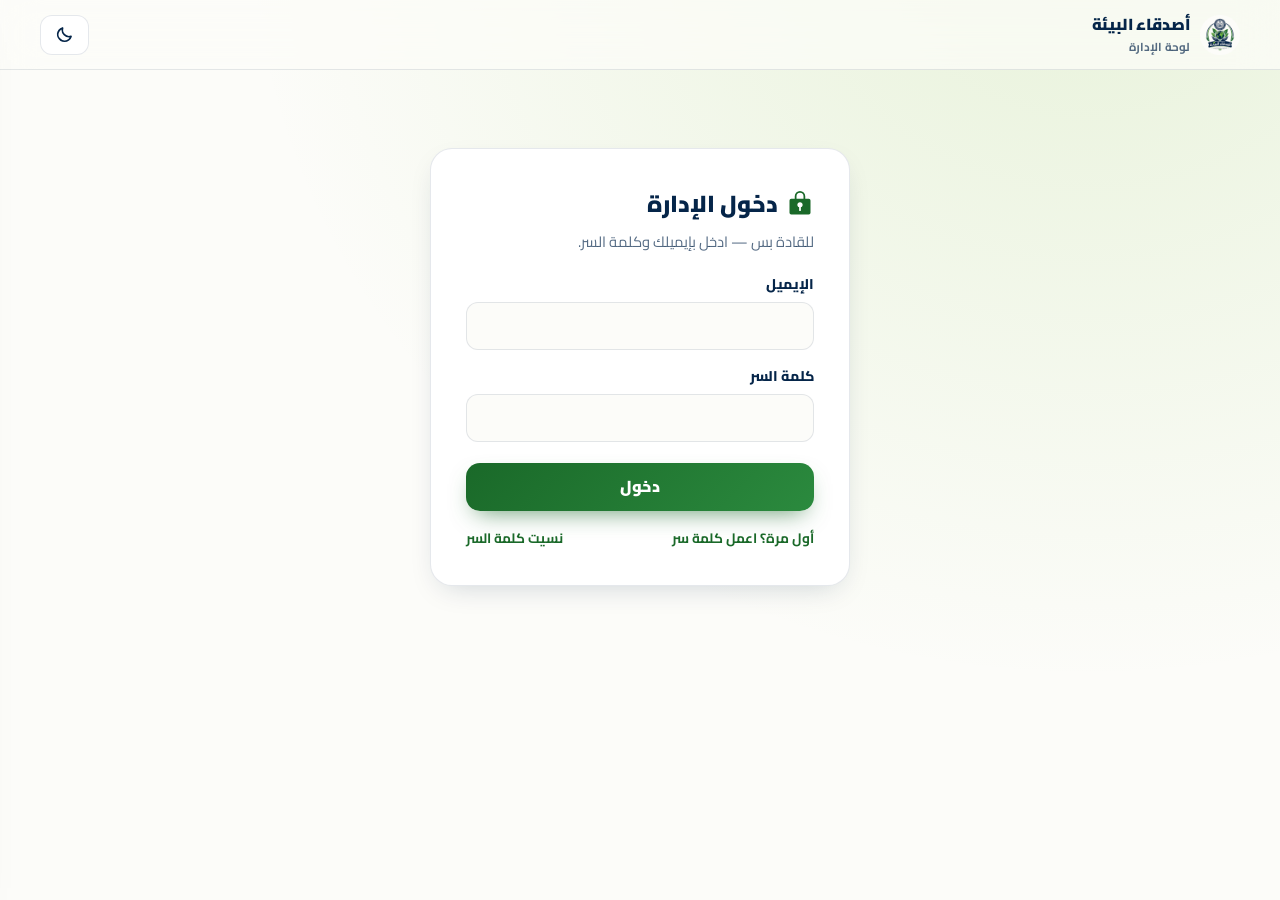
==== admin.html @ 4edfcf39 "Admin dashboard, national ID wording, event hours/beneficiaries - admin.html: Supabase Auth login, a" ====
<!DOCTYPE html>
<html lang="ar" dir="rtl">
<head>
<meta charset="UTF-8" />
<meta name="viewport" content="width=device-width, initial-scale=1.0" />
<title>لوحة الإدارة — أصدقاء البيئة</title>
<meta name="robots" content="noindex, nofollow" />
<meta name="theme-color" content="#052549" />
<script>
  (function(){ try{ var th = localStorage.getItem('ef-theme') || (matchMedia('(prefers-color-scheme: dark)').matches ? 'dark' : 'light'); document.documentElement.setAttribute('data-theme', th); document.documentElement.setAttribute('data-lang', 'ar'); }catch(e){} })();
</script>
<link rel="preconnect" href="https://fonts.googleapis.com">
<link rel="preconnect" href="https://fonts.gstatic.com" crossorigin>
<link href="https://fonts.googleapis.com/css2?family=Cairo:wght@400;600;700;800;900&family=Inter:wght@400;600;700;800&display=swap" rel="stylesheet">
<link rel="stylesheet" href="styles.css" />
<link rel="icon" type="image/png" sizes="32x32" href="assets/icons/favicon-32.png" />
<style>
  body{min-height:100vh;background:radial-gradient(ellipse at 85% -10%,rgba(137,197,74,.18),transparent 55%),var(--bg);font-family:var(--font-ar)}
  .top{position:sticky;top:0;z-index:40;display:flex;align-items:center;gap:.8rem;padding:.7rem clamp(1rem,4vw,2.5rem);background:var(--glass);backdrop-filter:blur(18px);border-bottom:1px solid var(--border)}
  .top .brand{display:flex;align-items:center;gap:.6rem;font-weight:900;margin-inline-end:auto}
  .top .brand img{width:40px;height:40px;border-radius:50%;background:var(--ivory);padding:3px}
  .top .brand small{display:block;font-size:.72rem;color:var(--muted);font-weight:700}
  .ib{display:inline-flex;align-items:center;justify-content:center;gap:.4rem;height:40px;padding:0 .9rem;border-radius:12px;border:1px solid var(--border);background:var(--surface);color:var(--text);font:inherit;font-weight:800;font-size:.86rem;cursor:pointer;transition:all .2s var(--ease)}
  .ib:hover{border-color:var(--accent);color:var(--accent)}
  .ib svg{width:18px;height:18px}
  .wrap{max-width:1180px;margin:0 auto;padding:1.5rem clamp(1rem,4vw,2.5rem) 4rem}
  [hidden]{display:none!important}
  .view{display:none}.view.on{display:block;animation:up .4s var(--ease)}
  @keyframes up{from{opacity:0;transform:translateY(10px)}}
  /* login */
  .card{background:var(--surface);border:1px solid var(--border);border-radius:22px;box-shadow:var(--shadow);padding:clamp(1.3rem,4vw,2.2rem)}
  .login{max-width:420px;margin:6vh auto 0}
  .login h1{font-size:1.45rem;font-weight:900;display:flex;gap:.5rem;align-items:center}
  .login h1 svg{width:28px;height:28px;color:var(--accent)}
  .login p.sub{color:var(--muted);margin:.3rem 0 1.2rem;font-size:.92rem}
  label.l{display:block;font-weight:800;font-size:.88rem;margin:.9rem 0 .35rem}
  input.in,select.in,textarea.in{width:100%;height:48px;padding:0 .9rem;border-radius:12px;border:1.5px solid var(--border);background:var(--bg);color:var(--text);font:inherit;font-size:.95rem;outline:none;transition:border-color .2s}
  textarea.in{height:auto;min-height:84px;padding:.7rem .9rem;resize:vertical}
  .in:focus{border-color:var(--accent)}
  .btn{display:inline-flex;align-items:center;justify-content:center;gap:.5rem;height:48px;padding:0 1.3rem;border:0;border-radius:14px;font:inherit;font-weight:900;cursor:pointer;background:linear-gradient(135deg,var(--emerald),#2b8a3e);color:#fff;box-shadow:0 10px 24px -10px rgba(26,105,41,.7);transition:transform .2s var(--ease)}
  .btn:hover{transform:translateY(-2px)}.btn:disabled{opacity:.6;cursor:wait;transform:none}
  .btn.full{width:100%;margin-top:1.3rem}
  .btn svg{width:18px;height:18px}
  .links{display:flex;justify-content:space-between;gap:1rem;margin-top:1rem;font-size:.85rem;font-weight:700}
  .links button{background:none;border:0;color:var(--accent);font:inherit;cursor:pointer;padding:0}
  .msg{display:none;margin-top:1rem;padding:.75rem 1rem;border-radius:12px;font-size:.88rem;font-weight:700;line-height:1.7}
  .msg.on{display:block}.msg.err{background:rgba(217,83,79,.1);color:#c9302c}.msg.ok{background:rgba(137,197,74,.16);color:var(--accent)}
  [data-theme="dark"] .msg.err{color:#ff8a85}
  /* dashboard */
  .head{display:flex;align-items:flex-end;justify-content:space-between;gap:1rem;flex-wrap:wrap;margin-bottom:1.2rem}
  .head h1{font-size:clamp(1.4rem,3vw,1.9rem);font-weight:900}
  .head p{color:var(--muted);font-size:.9rem}
  .stats{display:grid;grid-template-columns:repeat(5,1fr);gap:.8rem;margin-bottom:1.2rem}
  .st{background:var(--surface);border:1.5px solid var(--border);border-radius:16px;padding:.9rem 1rem;cursor:pointer;text-align:start;font:inherit;color:var(--text);transition:all .2s var(--ease)}
  .st:hover{transform:translateY(-2px)}
  .st[aria-pressed="true"]{border-color:var(--accent);box-shadow:0 0 0 3px rgba(137,197,74,.25)}
  .st b{display:block;font-size:1.7rem;font-weight:900;font-family:var(--font-en);line-height:1.1}
  .st span{font-size:.82rem;color:var(--muted);font-weight:800}
  .st i,.st svg.dot{display:none}
  .st[data-s="new"] b{color:#2f7de1}.st[data-s="reviewing"] b{color:#d89b12}.st[data-s="accepted"] b{color:var(--accent)}.st[data-s="rejected"] b{color:#d9534f}
  .tools{display:flex;gap:.7rem;margin-bottom:1rem;flex-wrap:wrap}
  .search{flex:1;min-width:220px;position:relative}
  .search svg{position:absolute;inset-inline-start:.85rem;top:50%;transform:translateY(-50%);width:18px;height:18px;color:var(--muted)}
  .search input{padding-inline-start:2.5rem}
  .list{display:grid;grid-template-columns:repeat(auto-fill,minmax(270px,1fr));gap:.9rem}
  .app{display:flex;gap:.85rem;align-items:center;padding:.9rem;background:var(--surface);border:1px solid var(--border);border-radius:18px;cursor:pointer;text-align:start;font:inherit;color:var(--text);transition:all .2s var(--ease)}
  .app:hover{transform:translateY(-3px);box-shadow:var(--shadow);border-color:rgba(137,197,74,.5)}
  .av{width:58px;height:58px;flex:none;border-radius:50%;background:var(--bg-alt) center/cover;display:grid;place-items:center;color:var(--accent);font-weight:900;font-size:1.2rem}
  .app .t{min-width:0;flex:1}
  .app b{display:block;font-weight:900;white-space:nowrap;overflow:hidden;text-overflow:ellipsis}
  .app small{display:block;color:var(--muted);font-size:.78rem;font-weight:700;white-space:nowrap;overflow:hidden;text-overflow:ellipsis}
  .badge{display:inline-flex;align-items:center;height:24px;padding:0 .6rem;border-radius:99px;font-size:.72rem;font-weight:900;margin-top:.35rem}
  .b-new{background:rgba(47,125,225,.13);color:#2f7de1}.b-reviewing{background:rgba(216,155,18,.15);color:#b98207}
  .b-accepted{background:rgba(137,197,74,.2);color:var(--accent)}.b-rejected{background:rgba(217,83,79,.13);color:#d9534f}
  .empty{text-align:center;padding:3rem 1rem;color:var(--muted);font-weight:700}
  .empty svg{width:48px;height:48px;color:var(--accent);display:block;margin:0 auto .6rem}
  /* drawer */
  .ov{position:fixed;inset:0;z-index:80;background:rgba(3,18,38,.55);backdrop-filter:blur(4px);display:none}
  .ov.on{display:block;animation:fade .25s}
  @keyframes fade{from{opacity:0}}
  .dr{position:fixed;z-index:90;top:0;bottom:0;inset-inline-end:0;width:min(640px,100%);background:var(--bg);box-shadow:var(--shadow-lg);overflow:auto;transform:translateX(-105%);transition:transform .35s var(--ease)}
  [dir="rtl"] .dr{transform:translateX(-105%)}
  .dr.on{transform:none}
  .dr-h{position:sticky;top:0;z-index:2;display:flex;align-items:center;gap:.8rem;padding:1rem 1.2rem;background:var(--glass);backdrop-filter:blur(14px);border-bottom:1px solid var(--border)}
  .dr-h .av{width:52px;height:52px}
  .dr-h h2{font-size:1.15rem;font-weight:900;margin-inline-end:auto}
  .dr-h h2 small{display:block;font-size:.76rem;color:var(--muted);font-family:var(--font-en);font-weight:700}
  .dr-b{padding:1.2rem}
  .sec{background:var(--surface);border:1px solid var(--border);border-radius:16px;padding:1rem 1.1rem;margin-bottom:1rem}
  .sec h3{font-size:.92rem;font-weight:900;margin-bottom:.6rem;display:flex;gap:.4rem;align-items:center}
  .sec h3 svg{width:18px;height:18px;color:var(--accent)}
  .kv{display:grid;grid-template-columns:130px 1fr;gap:.45rem .8rem;font-size:.9rem}
  .kv dt{color:var(--muted);font-weight:800}.kv dd{font-weight:700;word-break:break-word;white-space:pre-wrap}
  .pics{display:grid;grid-template-columns:1fr 1fr 1fr;gap:.6rem}
  .pic{aspect-ratio:1;border-radius:12px;background:var(--bg-alt) center/cover;border:1px solid var(--border);cursor:zoom-in;position:relative;overflow:hidden}
  .pic span{position:absolute;inset-inline:0;bottom:0;padding:.3rem;font-size:.7rem;font-weight:800;text-align:center;background:rgba(5,37,73,.7);color:#fff}
  .pic.gone{cursor:default;display:grid;place-items:center;color:var(--muted);font-size:.75rem;font-weight:700;text-align:center;padding:.5rem}
  .acts{display:flex;flex-wrap:wrap;gap:.5rem}
  .sb{flex:1;min-width:110px;height:44px;border-radius:12px;border:1.5px solid var(--border);background:var(--surface);color:var(--text);font:inherit;font-weight:900;font-size:.86rem;cursor:pointer;transition:all .2s}
  .sb[aria-pressed="true"]{color:#fff;border-color:transparent}
  .sb[data-s="new"][aria-pressed="true"]{background:#2f7de1}.sb[data-s="reviewing"][aria-pressed="true"]{background:#d89b12}
  .sb[data-s="accepted"][aria-pressed="true"]{background:var(--emerald)}.sb[data-s="rejected"][aria-pressed="true"]{background:#d9534f}
  .confirm{display:none;margin-top:.8rem;padding:.9rem;border-radius:12px;background:rgba(217,83,79,.08);border:1px solid rgba(217,83,79,.3);font-size:.88rem;font-weight:700;line-height:1.7}
  .confirm.on{display:block}
  .confirm .row{display:flex;gap:.5rem;margin-top:.6rem}
  .btn.red{background:#d9534f;box-shadow:none;height:42px}
  .quick{display:flex;gap:.5rem;flex-wrap:wrap;margin-top:.8rem}
  .chips{display:flex;flex-wrap:wrap;gap:.35rem}
  .chips span{padding:.15rem .6rem;border-radius:99px;background:var(--bg-alt);font-size:.8rem;font-weight:800}
  .lb{position:fixed;inset:0;z-index:120;background:rgba(0,0,0,.85);display:none;place-items:center;padding:1rem;cursor:zoom-out}
  .lb.on{display:grid}.lb img{max-width:100%;max-height:92vh;border-radius:10px}
  .spin{width:18px;height:18px;border:2.5px solid rgba(255,255,255,.4);border-top-color:#fff;border-radius:50%;animation:sp .7s linear infinite}
  @keyframes sp{to{transform:rotate(1turn)}}
  .toast{position:fixed;bottom:1.2rem;left:50%;transform:translate(-50%,150%);z-index:130;padding:.75rem 1.2rem;border-radius:14px;background:var(--navy);color:#fff;font-weight:800;font-size:.9rem;box-shadow:var(--shadow-lg);transition:transform .3s var(--ease)}
  .toast.on{transform:translate(-50%,0)}
  @media (max-width:760px){.stats{grid-template-columns:repeat(2,1fr)}.stats .st:first-child{grid-column:1/-1}.kv{grid-template-columns:1fr}.kv dt{margin-top:.3rem}.top .ib span{display:none}}
</style>
</head>
<body>
<header class="top">
  <a class="brand" href="index.html"><img src="assets/splash-logo.png" alt="" /><span>أصدقاء البيئة<small>لوحة الإدارة</small></span></a>
  <button class="ib" id="theme" type="button" aria-label="الوضع الليلي"><i class="ph-bold ph-moon"></i></button>
  <button class="ib" id="out" type="button" hidden><i class="ph-bold ph-sign-out"></i><span>خروج</span></button>
</header>

<main class="wrap">
  <!-- دخول -->
  <section class="view" id="v-login">
    <div class="card login">
      <h1><i class="ph-fill ph-lock-key"></i><span id="lt">دخول الإدارة</span></h1>
      <p class="sub" id="ls">للقادة بس — ادخل بإيميلك وكلمة السر.</p>
      <form id="lf" novalidate>
        <div id="f-email"><label class="l" for="em">الإيميل</label><input class="in" id="em" type="email" dir="ltr" autocomplete="username" required /></div>
        <div id="f-pass"><label class="l" for="pw">كلمة السر</label><input class="in" id="pw" type="password" dir="ltr" autocomplete="current-password" minlength="8" required /></div>
        <div id="f-pass2" hidden><label class="l" for="pw2">اكتب كلمة السر تاني</label><input class="in" id="pw2" type="password" dir="ltr" autocomplete="new-password" /></div>
        <button class="btn full" id="lb" type="submit"><span>دخول</span></button>
      </form>
      <div class="links" id="lk"><button type="button" data-m="signup">أول مرة؟ اعمل كلمة سر</button><button type="button" data-m="reset">نسيت كلمة السر</button></div>
      <div class="msg" id="lm"></div>
    </div>
  </section>

  <!-- مش أدمن -->
  <section class="view" id="v-denied">
    <div class="card login" style="text-align:center">
      <h1 style="justify-content:center"><i class="ph-fill ph-warning-circle"></i>الحساب ده مش من الإدارة</h1>
      <p class="sub" id="dn"></p>
      <button class="btn" type="button" onclick="document.getElementById('out').click()"><i class="ph-bold ph-sign-out"></i>خروج</button>
    </div>
  </section>

  <!-- اللوحة -->
  <section class="view" id="v-dash">
    <div class="head">
      <div><h1>طلبات التطوع</h1><p id="who"></p></div>
      <div style="display:flex;gap:.5rem"><button class="ib" id="reload" type="button"><i class="ph-bold ph-arrows-clockwise"></i><span>تحديث</span></button><button class="ib" id="csv" type="button"><i class="ph-bold ph-file-csv"></i><span>تصدير Excel</span></button></div>
    </div>
    <div class="stats" id="stats"></div>
    <div class="tools">
      <div class="search"><i class="ph-bold ph-magnifying-glass"></i><input class="in" id="q" placeholder="دوّر بالاسم أو الموبايل أو الكلية أو رقم الطلب" /></div>
    </div>
    <div class="list" id="list"></div>
  </section>
</main>

<div class="ov" id="ov"></div>
<aside class="dr" id="dr" aria-hidden="true"></aside>
<div class="lb" id="lbx"><img alt="" /></div>
<div class="toast" id="toast"></div>

<script src="vendor/supabase.js"></script>
<script src="config.js"></script>
<script src="icons.js"></script>
<script>
(() => {
  const $ = s => document.querySelector(s), $$ = s => [...document.querySelectorAll(s)];
  const esc = s => String(s == null ? '' : s).replace(/[&<>"']/g, c => ({ '&': '&amp;', '<': '&lt;', '>': '&gt;', '"': '&quot;', "'": '&#39;' }[c]));
  const icon = (scope = document) => scope.querySelectorAll('i[class*="ph-"]').forEach(el => {
    const fill = el.classList.contains('ph-fill'), name = [...el.classList].find(c => /^ph-/.test(c) && c !== 'ph-fill' && c !== 'ph-bold');
    const body = (window.ICONS || {})[(fill ? 'fill/' : 'bold/') + (name || '').slice(3)]; if (!body) return;
    const svg = document.createElementNS('http://www.w3.org/2000/svg', 'svg'); svg.setAttribute('viewBox', '0 0 256 256'); svg.setAttribute('fill', 'currentColor'); svg.setAttribute('aria-hidden', 'true'); svg.innerHTML = body; el.replaceWith(svg);
  });
  const toast = m => { const t = $('#toast'); t.textContent = m; t.classList.add('on'); clearTimeout(toast.h); toast.h = setTimeout(() => t.classList.remove('on'), 2600); };

  const root = document.documentElement;
  const themeIcon = () => { $('#theme').innerHTML = `<i class="ph-bold ph-${root.dataset.theme === 'dark' ? 'sun' : 'moon'}"></i>`; icon($('#theme')); };
  $('#theme').onclick = () => { root.dataset.theme = root.dataset.theme === 'dark' ? 'light' : 'dark'; try { localStorage.setItem('ef-theme', root.dataset.theme); } catch (e) {} themeIcon(); };
  themeIcon(); icon();

  const C = window.CONFIG.supabase;
  const sb = window.supabase.createClient(C.url, C.key, { auth: { persistSession: true, detectSessionInUrl: true, flowType: 'implicit' } });
  const BACK = location.href.split('#')[0].split('?')[0];

  const ST = { new: 'جديد', reviewing: 'تحت المراجعة', accepted: 'مقبول', rejected: 'مرفوض' };
  const YEAR = { 1: 'الفرقة الأولى', 2: 'الفرقة الثانية', 3: 'الفرقة الثالثة', 4: 'الفرقة الرابعة', grad: 'خريج' };
  const INT = { planting: 'التشجير', recycling: 'إعادة التدوير', awareness: 'التوعية والندوات', community: 'الزيارات المجتمعية', media: 'التصوير والميديا', design: 'التصميم', content: 'كتابة المحتوى', events: 'تنظيم الفعاليات' };
  const DAY = { sat: 'السبت', sun: 'الأحد', mon: 'الإثنين', tue: 'الثلاثاء', wed: 'الأربعاء', thu: 'الخميس' };
  const fmtDate = d => new Date(d).toLocaleString('ar-EG', { day: 'numeric', month: 'short', hour: 'numeric', minute: '2-digit' });

  const show = v => { $$('.view').forEach(x => x.classList.toggle('on', x.id === 'v-' + v)); $('#out').hidden = v === 'login'; };

  /* ---------- الدخول ---------- */
  let mode = 'login';
  const MODES = {
    login: { t: 'دخول الإدارة', s: 'للقادة بس — ادخل بإيميلك وكلمة السر.', b: 'دخول', pass: true, pass2: false, email: true },
    signup: { t: 'أول مرة', s: 'اعمل كلمة سر لإيميلك (لازم يكون متسجل كإدارة). هيوصلك إيميل تأكيد.', b: 'اعمل الحساب', pass: true, pass2: true, email: true },
    reset: { t: 'نسيت كلمة السر', s: 'اكتب إيميلك وهنبعتلك لينك تعمل بيه كلمة سر جديدة.', b: 'ابعت اللينك', pass: false, pass2: false, email: true },
    newpass: { t: 'كلمة سر جديدة', s: 'اكتب كلمة السر الجديدة (8 حروف على الأقل).', b: 'احفظ', pass: true, pass2: true, email: false }
  };
  const setMode = m => {
    mode = m; const c = MODES[m];
    $('#lt').textContent = c.t; $('#ls').textContent = c.s; $('#lb').innerHTML = `<span>${c.b}</span>`;
    $('#f-email').hidden = !c.email; $('#f-pass').hidden = !c.pass; $('#f-pass2').hidden = !c.pass2;
    $('#pw').autocomplete = m === 'login' ? 'current-password' : 'new-password';
    $('#lk').innerHTML = m === 'login' ? '<button type="button" data-m="signup">أول مرة؟ اعمل كلمة سر</button><button type="button" data-m="reset">نسيت كلمة السر</button>' : m === 'newpass' ? '' : '<button type="button" data-m="login">رجوع للدخول</button>';
    msg('');
  };
  const msg = (t, ok) => { const m = $('#lm'); m.textContent = t; m.className = 'msg' + (t ? ' on ' + (ok ? 'ok' : 'err') : ''); };
  $('#lk').addEventListener('click', e => { const b = e.target.closest('[data-m]'); if (b) setMode(b.dataset.m); });
  const ERR = m => /Invalid login/i.test(m) ? 'الإيميل أو كلمة السر غلط.' : /not confirmed/i.test(m) ? 'لسه ما أكدتش الإيميل — افتح رسالة التأكيد ودوس على اللينك.' : /already registered/i.test(m) ? 'الإيميل ده عامل حساب قبل كده — ادخل على طول أو اختار «نسيت كلمة السر».' : /rate limit|security purposes/i.test(m) ? 'استنى شوية وجرّب تاني.' : /at least|weak/i.test(m) ? 'كلمة السر ضعيفة — خليها 8 حروف أو أكتر.' : 'حصلت مشكلة: ' + m;

  $('#lf').addEventListener('submit', async e => {
    e.preventDefault();
    const em = $('#em').value.trim().toLowerCase(), pw = $('#pw').value, pw2 = $('#pw2').value, c = MODES[mode];
    if (c.email && !/^[^@\s]+@[^@\s]+\.[^@\s]+$/.test(em)) return msg('اكتب إيميل صحيح.');
    if (c.pass && pw.length < 8) return msg('كلمة السر لازم تبقى 8 حروف على الأقل.');
    if (c.pass2 && pw !== pw2) return msg('كلمتين السر مش زي بعض.');
    const b = $('#lb'); b.disabled = true; b.innerHTML = '<span class="spin"></span>';
    try {
      if (mode === 'login') { const { error } = await sb.auth.signInWithPassword({ email: em, password: pw }); if (error) throw error; msg(''); $('#pw').value = ''; await boot(); }
      else if (mode === 'signup') {
        const { data, error } = await sb.auth.signUp({ email: em, password: pw, options: { emailRedirectTo: BACK } }); if (error) throw error;
        if (!data.session) { setMode('login'); $('#em').value = em; msg('تمام! بعتنالك إيميل تأكيد على ' + em + ' — افتحه ودوس على اللينك، وبعدها ادخل من هنا.', true); }
      } else if (mode === 'reset') {
        const { error } = await sb.auth.resetPasswordForEmail(em, { redirectTo: BACK }); if (error) throw error;
        msg('لو الإيميل ده عنده حساب، هيوصله لينك دلوقتي. افتحه من نفس الجهاز.', true);
      } else if (mode === 'newpass') {
        const { error } = await sb.auth.updateUser({ password: pw }); if (error) throw error;
        toast('اتحفظت كلمة السر الجديدة'); history.replaceState(null, '', BACK); await boot();
      }
    } catch (err) { msg(ERR(err.message || '')); }
    b.disabled = false; if (mode !== 'newpass' || $('#v-login').classList.contains('on')) b.innerHTML = `<span>${MODES[mode].b}</span>`;
  });
  $('#out').onclick = async () => { await sb.auth.signOut(); rows = []; closeDr(); setMode('login'); show('login'); };

  /* ---------- البيانات ---------- */
  let rows = [], filter = 'all', me = '', thumbs = {};
  const load = async () => {
    $('#list').innerHTML = '<div class="empty">جارٍ التحميل…</div>';
    const { data, error } = await sb.from('applications').select('*').order('created_at', { ascending: false });
    if (error) { $('#list').innerHTML = `<div class="empty">مقدرناش نجيب الطلبات: ${esc(error.message)}</div>`; return; }
    rows = data || [];
    const paths = rows.map(r => r.photo_path).filter(p => p && !thumbs[p]);
    if (paths.length) { const { data: s } = await sb.storage.from('applications').createSignedUrls(paths, 3600); (s || []).forEach(x => { if (x.signedUrl) thumbs[x.path] = x.signedUrl; }); }
    render();
  };
  const initials = n => (n || '؟').trim().split(/\s+/).slice(0, 2).map(w => w[0]).join(' ');
  const av = r => r.photo_path && thumbs[r.photo_path] ? `<span class="av" style="background-image:url('${thumbs[r.photo_path]}')"></span>` : `<span class="av">${esc(initials(r.full_name))}</span>`;
  const match = r => { const q = $('#q').value.trim().toLowerCase(); return !q || [r.full_name, r.phone, r.email, r.faculty, r.university, r.department, r.ref].some(x => (x || '').toLowerCase().includes(q)); };
  const render = () => {
    const cnt = { all: rows.length, new: 0, reviewing: 0, accepted: 0, rejected: 0 }; rows.forEach(r => cnt[r.status]++);
    $('#stats').innerHTML = [['all', 'كل الطلبات'], ...Object.entries(ST)].map(([k, l]) => `<button class="st" type="button" data-s="${k}" aria-pressed="${filter === k}"><b>${cnt[k] || 0}</b><span>${l}</span></button>`).join('');
    const list = rows.filter(r => (filter === 'all' || r.status === filter) && match(r));
    $('#list').innerHTML = list.length ? list.map(r => `<button class="app" type="button" data-id="${r.id}">${av(r)}<span class="t"><b>${esc(r.full_name)}</b><small>${esc(r.faculty || '')} · ${esc(YEAR[r.year] || '')}</small><small dir="ltr" style="text-align:end">${esc(r.ref)} · ${fmtDate(r.created_at)}</small><span class="badge b-${r.status}">${ST[r.status]}</span></span></button>`).join('')
      : `<div class="empty" style="grid-column:1/-1"><i class="ph-bold ph-tray"></i>${rows.length ? 'مفيش طلبات بالشكل ده' : 'لسه مفيش طلبات — أول ما حد يقدّم هيظهر هنا'}</div>`;
    icon($('#list'));
  };
  $('#stats').addEventListener('click', e => { const b = e.target.closest('.st'); if (b) { filter = b.dataset.s; render(); } });
  $('#q').addEventListener('input', render);
  $('#reload').onclick = () => load();
  $('#list').addEventListener('click', e => { const b = e.target.closest('.app'); if (b) openDr(+b.dataset.id); });

  /* ---------- تفاصيل الطلب ---------- */
  let cur = null;
  const closeDr = () => { $('#dr').classList.remove('on'); $('#ov').classList.remove('on'); $('#dr').setAttribute('aria-hidden', 'true'); cur = null; };
  $('#ov').onclick = closeDr; document.addEventListener('keydown', e => { if (e.key === 'Escape') { if ($('#lbx').classList.contains('on')) $('#lbx').classList.remove('on'); else closeDr(); } });
  $('#lbx').onclick = () => $('#lbx').classList.remove('on');
  const kv = pairs => `<dl class="kv">${pairs.filter(([, v]) => v !== '' && v != null).map(([k, v]) => `<dt>${k}</dt><dd>${v}</dd>`).join('')}</dl>`;
  const wa = p => 'https://wa.me/2' + p;

  const openDr = async id => {
    const r = rows.find(x => x.id === id); if (!r) return; cur = r;
    const files = [['photo_path', 'الصورة الشخصية'], ['id_front_path', 'البطاقة — وش'], ['id_back_path', 'البطاقة — ضهر']];
    const have = files.map(([k]) => r[k]).filter(Boolean); let urls = {};
    if (have.length) { const { data } = await sb.storage.from('applications').createSignedUrls(have, 900); (data || []).forEach(x => { if (x.signedUrl) urls[x.path] = x.signedUrl; }); }
    const fb = r.facebook ? (/^https?:\/\//.test(r.facebook) ? r.facebook : 'https://' + r.facebook) : '';
    $('#dr').innerHTML = `
      <div class="dr-h">${av(r)}<h2>${esc(r.full_name)}<small>${esc(r.ref)} · ${fmtDate(r.created_at)}</small></h2><button class="ib" type="button" id="x" aria-label="إغلاق"><i class="ph-bold ph-x"></i></button></div>
      <div class="dr-b">
        <div class="sec"><h3><i class="ph-bold ph-seal-check"></i>حالة الطلب</h3>
          <div class="acts">${Object.entries(ST).map(([k, l]) => `<button class="sb" type="button" data-s="${k}" aria-pressed="${r.status === k}">${l}</button>`).join('')}</div>
          <div class="confirm" id="cf">الرفض هيمسح الصورة الشخصية وصور البطاقة نهائيًا (عشان خصوصية المتقدم)، وبيانات الطلب نفسها هتفضل. متأكد؟
            <div class="row"><button class="btn red" type="button" id="cfy">أيوه، ارفض وامسح الصور</button><button class="ib" type="button" id="cfn">لأ</button></div></div>
          ${r.reviewed_by ? `<p style="margin-top:.6rem;font-size:.78rem;color:var(--muted);font-weight:700">آخر تعديل: ${esc(r.reviewed_by)} · ${fmtDate(r.reviewed_at)}</p>` : ''}
          <div class="quick">
            <a class="ib" href="${wa(r.phone)}" target="_blank" rel="noopener"><i class="ph-bold ph-whatsapp-logo"></i>واتساب</a>
            <a class="ib" href="tel:${esc(r.phone)}"><i class="ph-bold ph-phone"></i>اتصال</a>
            <a class="ib" href="mailto:${esc(r.email)}"><i class="ph-bold ph-envelope-simple"></i>إيميل</a>
            ${fb ? `<a class="ib" href="${esc(fb)}" target="_blank" rel="noopener"><i class="ph-bold ph-facebook-logo"></i>فيسبوك</a>` : ''}
            ${r.status === 'accepted' && r.photo_path ? `<button class="ib" type="button" id="dl"><i class="ph-bold ph-download-simple"></i>صورة لصفحة الفريق</button>` : ''}
          </div>
        </div>
        <div class="sec"><h3><i class="ph-bold ph-identification-card"></i>الصور</h3>
          <div class="pics">${files.map(([k, l]) => r[k] && urls[r[k]] ? `<div class="pic" data-u="${urls[r[k]]}" style="background-image:url('${urls[r[k]]}')"><span>${l}</span></div>` : `<div class="pic gone">${l}<br>${r.status === 'rejected' ? 'اتمسحت' : 'مش موجودة'}</div>`).join('')}</div>
        </div>
        <div class="sec"><h3><i class="ph-bold ph-user"></i>البيانات</h3>${kv([
          ['الموبايل', `<span dir="ltr">${esc(r.phone)}</span>`], ['الإيميل', `<span dir="ltr">${esc(r.email)}</span>`],
          ['الجامعة', esc(r.university)], ['الكلية', esc(r.faculty)], ['الفرقة', esc(YEAR[r.year] || r.year)], ['الشعبة / القسم', esc(r.department)],
          ['مقاس التيشيرت', esc(r.tshirt_size || '')]])}</div>
        <div class="sec"><h3><i class="ph-bold ph-leaf"></i>الاهتمامات والوقت</h3>${kv([
          ['الاهتمامات', `<span class="chips">${(r.interests || []).map(x => `<span>${esc(INT[x] || x)}</span>`).join('')}</span>`],
          ['ساعات في الأسبوع', `<span dir="ltr">${esc(r.hours_per_week)}</span>`], ['الأيام المناسبة', esc((r.days || []).map(d => DAY[d] || d).join('، '))],
          ['المهارات', esc(r.skills || '')], ['تطوع قبل كده', esc(r.prior_volunteering || '')]])}</div>
        <div class="sec"><h3><i class="ph-bold ph-lightbulb"></i>الدافع والأفكار</h3>${kv([
          ['ليه عايز ينضم', esc(r.motivation)], ['فكرة مبادرة', esc(r.idea || '')], ['عرف عننا منين', esc(r.heard_from || '')],
          ['موافق على التصوير', r.agree_photos ? 'أيوه' : 'لأ']])}</div>
        <div class="sec"><h3><i class="ph-bold ph-note-pencil"></i>ملاحظات الإدارة</h3>
          <textarea class="in" id="nt" maxlength="1000" placeholder="مثلاً: اتكلمنا معاه، ميعاد المقابلة…">${esc(r.notes || '')}</textarea>
          <button class="btn" type="button" id="ns" style="margin-top:.6rem;height:42px">احفظ الملاحظة</button></div>
      </div>`;
    icon($('#dr'));
    $('#dr').classList.add('on'); $('#ov').classList.add('on'); $('#dr').setAttribute('aria-hidden', 'false'); $('#dr').scrollTop = 0;
    $('#x').onclick = closeDr;
    $$('#dr .pic[data-u]').forEach(p => p.onclick = () => { $('#lbx img').src = p.dataset.u; $('#lbx').classList.add('on'); });
    $$('#dr .sb').forEach(b => b.onclick = () => b.dataset.s === 'rejected' && r.status !== 'rejected' ? $('#cf').classList.add('on') : setStatus(r, b.dataset.s));
    $('#cfn').onclick = () => $('#cf').classList.remove('on');
    $('#cfy').onclick = () => setStatus(r, 'rejected');
    $('#ns').onclick = () => save(r, { notes: $('#nt').value.trim() || null }, 'اتحفظت الملاحظة');
    if ($('#dl')) $('#dl').onclick = async () => {
      const { data, error } = await sb.storage.from('applications').download(r.photo_path); if (error) return toast('مقدرناش ننزل الصورة');
      const a = document.createElement('a'); a.href = URL.createObjectURL(data); a.download = r.full_name.trim().split(/\s+/).slice(0, 2).join(' ') + '.jpg'; a.click(); setTimeout(() => URL.revokeObjectURL(a.href), 4000);
      toast('نزّلناها باسمه — ارفعها في فولدر Team Member');
    };
  };

  const save = async (r, patch, okMsg) => {
    patch.reviewed_by = me; patch.reviewed_at = new Date().toISOString();
    const { data, error } = await sb.from('applications').update(patch).eq('id', r.id).select().single();
    if (error) { toast('ما اتحفظش: ' + error.message); return false; }
    Object.assign(r, data); render(); toast(okMsg); return true;
  };
  const setStatus = async (r, s) => {
    if (s === r.status) return;
    const patch = { status: s };
    if (s === 'rejected') {
      const paths = [r.photo_path, r.id_front_path, r.id_back_path].filter(Boolean);
      if (paths.length) { const { error } = await sb.storage.from('applications').remove(paths); if (error) return toast('مقدرناش نمسح الصور: ' + error.message); }
      Object.assign(patch, { photo_path: null, id_front_path: null, id_back_path: null });
    }
    if (await save(r, patch, 'الحالة دلوقتي: ' + ST[s])) openDr(r.id);
  };

  /* ---------- تصدير ---------- */
  $('#csv').onclick = () => {
    const cols = [['ref', 'رقم الطلب'], ['created_at', 'التاريخ'], ['status', 'الحالة'], ['full_name', 'الاسم'], ['phone', 'الموبايل'], ['email', 'الإيميل'], ['university', 'الجامعة'], ['faculty', 'الكلية'], ['year', 'الفرقة'], ['department', 'القسم'], ['interests', 'الاهتمامات'], ['hours_per_week', 'ساعات/أسبوع'], ['days', 'الأيام'], ['tshirt_size', 'التيشيرت'], ['facebook', 'فيسبوك'], ['skills', 'المهارات'], ['prior_volunteering', 'تطوع سابق'], ['motivation', 'الدافع'], ['idea', 'فكرة'], ['heard_from', 'عرف منين'], ['notes', 'ملاحظات']];
    const val = (r, k) => k === 'status' ? ST[r[k]] : k === 'year' ? (YEAR[r[k]] || r[k]) : k === 'interests' ? (r[k] || []).map(x => INT[x] || x).join('، ') : k === 'days' ? (r[k] || []).map(x => DAY[x] || x).join('، ') : k === 'created_at' ? new Date(r[k]).toLocaleString('en-GB') : (r[k] ?? '');
    const q = v => { v = String(v); if (/^[=+\-@]/.test(v)) v = "'" + v; return '"' + v.replace(/"/g, '""') + '"'; };
    const list = rows.filter(r => (filter === 'all' || r.status === filter) && match(r));
    const csv = '﻿' + [cols.map(c => q(c[1])).join(','), ...list.map(r => cols.map(([k]) => q(val(r, k))).join(','))].join('\r\n');
    const a = document.createElement('a'); a.href = URL.createObjectURL(new Blob([csv], { type: 'text/csv;charset=utf-8' })); a.download = `طلبات-التطوع-${new Date().toISOString().slice(0, 10)}.csv`; a.click();
  };

  /* ---------- التشغيل ---------- */
  const boot = async () => {
    const { data: { session } } = await sb.auth.getSession();
    if (!session) { show('login'); return; }
    me = session.user.email;
    const { data: ok } = await sb.rpc('is_admin');
    if (!ok) { $('#dn').textContent = `انت داخل بـ ${me}، والإيميل ده مش متسجل في الإدارة.`; show('denied'); return; }
    $('#who').textContent = 'داخل بـ ' + me; show('dash'); load();
  };
  let recovering = /type=recovery/.test(location.hash);
  sb.auth.onAuthStateChange((ev) => { if (ev === 'PASSWORD_RECOVERY') { recovering = true; setMode('newpass'); show('login'); } });
  setMode('login');
  if (/error_description=/.test(location.hash)) { const p = new URLSearchParams(location.hash.slice(1)); show('login'); msg(/expired/i.test(p.get('error_description') || '') ? 'اللينك ده خلص — اطلب لينك جديد.' : 'اللينك مش شغال: ' + p.get('error_description')); history.replaceState(null, '', BACK); }
  else setTimeout(() => { if (recovering) { setMode('newpass'); show('login'); } else { if (/access_token=/.test(location.hash)) history.replaceState(null, '', BACK); boot(); } }, 150);
})();
</script>
</body>
</html>
---- styles.css ----
/* ════════════════════════════════════════════════════════════
   أصدقاء البيئة — الستايل
   الألوان الأساسية من اللوجو:
   #052549 كحلي · #1A6929 أخضر غامق · #89C54A أخضر فاتح · #FCFCF9 عاجي
════════════════════════════════════════════════════════════ */
:root{
  --navy:#052549; --emerald:#1A6929; --leaf:#89C54A; --ivory:#FCFCF9;
  --font-ar:'Cairo',system-ui,sans-serif; --font-en:'Inter','Cairo',system-ui,sans-serif;
  --max:1200px; --r:1.25rem;
  --ease:cubic-bezier(.2,.8,.2,1);
}
/* ── الوضع الفاتح ── */
:root,[data-theme="light"]{
  --bg:#FCFCF9; --bg-alt:#F1F6E8; --surface:#FFFFFF;
  --text:#052549; --muted:rgba(5,37,73,.68);
  --accent:#1A6929; --accent-2:#89C54A; --on-accent:#FCFCF9;
  --border:rgba(5,37,73,.1); --glass:rgba(252,252,249,.74);
  --shadow:0 10px 30px -12px rgba(5,37,73,.22); --shadow-lg:0 24px 50px -18px rgba(5,37,73,.35);
  --tile:#052549; --tile-ink:#89C54A;
}
/* ── الوضع الداكن ── */
[data-theme="dark"]{
  --bg:#052549; --bg-alt:#041d3b; --surface:#0A3265;
  --text:#FCFCF9; --muted:rgba(252,252,249,.72);
  --accent:#89C54A; --accent-2:#1A6929; --on-accent:#052549;
  --border:rgba(137,197,74,.2); --glass:rgba(5,37,73,.7);
  --shadow:0 10px 30px -12px rgba(0,0,0,.55); --shadow-lg:0 24px 50px -18px rgba(0,0,0,.7);
  --tile:#89C54A; --tile-ink:#052549;
}
*{box-sizing:border-box;margin:0;padding:0}
html{scroll-behavior:smooth;scroll-padding-top:90px}
body{font-family:var(--font-ar);background:var(--bg);color:var(--text);line-height:1.7;overflow-x:hidden;-webkit-font-smoothing:antialiased;transition:background .4s,color .4s}
[data-lang="en"] body{font-family:var(--font-en)}
img{max-width:100%;display:block}
a{color:inherit;text-decoration:none}
button{font:inherit;color:inherit;cursor:pointer;border:0;background:none}
ul{list-style:none}
.container{max-width:var(--max);margin:0 auto;padding:0 1.5rem;position:relative;z-index:3}

/* ═════ NAVBAR (بلور فخم) ═════ */
.header{position:fixed;top:14px;inset-inline:0;z-index:100;padding:0 14px;--nav-text:#fff}
.header.scrolled{--nav-text:var(--text)}
.header-inner{max-width:1240px;margin:0 auto;display:flex;align-items:center;gap:1rem;padding:.55rem .8rem .55rem 1rem;border-radius:999px;
  background:rgba(5,37,73,.28);border:1px solid rgba(255,255,255,.22);
  backdrop-filter:blur(22px) saturate(170%);-webkit-backdrop-filter:blur(22px) saturate(170%);
  box-shadow:0 12px 40px -14px rgba(0,0,0,.45),inset 0 1px 0 rgba(255,255,255,.28);transition:all .45s var(--ease);color:var(--nav-text)}
.header.scrolled .header-inner{background:var(--glass);border-color:var(--border);box-shadow:0 14px 40px -16px rgba(5,37,73,.4),inset 0 1px 0 rgba(255,255,255,.4);padding-block:.4rem}
.nav-brand{display:flex;align-items:center;gap:.65rem;flex-shrink:0}
.nav-brand img{width:46px;height:46px;object-fit:contain;background:var(--ivory);border-radius:50%;padding:3px;box-shadow:0 4px 12px -4px rgba(0,0,0,.4)}
.brand-text{display:flex;flex-direction:column;line-height:1.15}
.brand-text strong{font-weight:900;font-size:1rem}
.brand-text small{font-size:.7rem;opacity:.8;font-weight:600}
.nav-desktop{flex:1;display:flex;justify-content:center}
.nav-list{display:flex;gap:.15rem}
.nav-list a{position:relative;font-size:.85rem;font-weight:700;padding:.45rem .8rem;border-radius:999px;color:var(--nav-text);opacity:.9;transition:all .25s}
.nav-list a:hover{background:rgba(137,197,74,.2);opacity:1}
.nav-list a.active{background:var(--emerald);color:#fff;opacity:1;box-shadow:0 0 0 1.5px var(--leaf),0 6px 16px -6px rgba(26,105,41,.8)}
.nav-actions{display:flex;align-items:center;gap:.55rem;margin-inline-start:auto}
.nav-cta{font-weight:800;font-size:.85rem;padding:.55rem 1.2rem;border-radius:999px;color:var(--navy);background:linear-gradient(135deg,var(--leaf),#B6E27F);box-shadow:0 8px 20px -8px rgba(137,197,74,.9);transition:transform .2s,box-shadow .2s;white-space:nowrap}
.nav-cta:hover{transform:translateY(-2px);box-shadow:0 12px 24px -8px rgba(137,197,74,1)}
.icon-btn{width:44px;height:44px;border-radius:50%;display:grid;place-items:center;font-size:1.25rem}
.nav-burger{display:none;color:var(--nav-text)}

/* ── أزرار التبديل (لغة + ثيم) ── */
.switch{position:relative;direction:ltr;display:inline-grid;grid-auto-flow:column;grid-auto-columns:1fr;align-items:center;height:44px;padding:3px;border-radius:999px;
  background:rgba(255,255,255,.14);border:1.5px solid rgba(137,197,74,.75);box-shadow:0 0 0 3px rgba(137,197,74,.12);transition:all .3s;overflow:hidden;isolation:isolate}
.header.scrolled .switch{background:var(--bg-alt);border-color:var(--accent)}
.switch:hover{box-shadow:0 0 0 4px rgba(137,197,74,.28)}
.switch .seg{position:relative;z-index:2;width:36px;height:100%;display:grid;place-items:center;font-size:.8rem;font-weight:900;color:var(--nav-text);transition:color .3s;font-family:var(--font-en)}
.switch .seg.ph-fill{font-size:1.05rem}
.switch .thumb{position:absolute;z-index:1;top:3px;bottom:3px;inset-inline-start:3px;width:36px;border-radius:999px;background:var(--emerald);box-shadow:0 0 0 1.5px var(--leaf),0 4px 12px -2px rgba(26,105,41,.7);transition:transform .4s var(--ease)}
[data-lang="en"] .lang-switch .thumb{transform:translateX(36px)}
[data-theme="dark"] .theme-switch .thumb{transform:translateX(36px)}
.lang-switch .seg:nth-child(1){color:#fff}
[data-lang="en"] .lang-switch .seg:nth-child(1){color:var(--nav-text)}
[data-lang="en"] .lang-switch .seg:nth-child(2){color:#fff}
.theme-switch .ph-sun{color:#fff}
[data-theme="dark"] .theme-switch .ph-sun{color:var(--nav-text)}
[data-theme="dark"] .theme-switch .ph-moon{color:#052549}
/* مهم: ثيم/لغة بدون ما الـthumb يتأثر باتجاه الصفحة */
.switch .thumb{inset-inline-start:auto;left:3px}

/* ── Drawer ── */
.drawer-overlay{position:fixed;inset:0;background:rgba(3,20,40,.55);backdrop-filter:blur(4px);opacity:0;pointer-events:none;transition:opacity .3s;z-index:110}
.drawer{position:fixed;top:0;bottom:0;inset-inline-start:0;width:min(320px,86vw);background:var(--bg);z-index:120;padding:5rem 1.5rem 2rem;transform:translateX(-105%);transition:transform .4s var(--ease);border-inline-end:1px solid var(--border);box-shadow:var(--shadow-lg)}
[dir="rtl"] .drawer{transform:translateX(105%)}
.drawer.open{transform:none!important}.drawer-overlay.open{opacity:1;pointer-events:auto}
.drawer-close{position:absolute;top:1rem;inset-inline-end:1rem;background:var(--bg-alt)}
.drawer-list{display:flex;flex-direction:column;gap:.35rem}
.drawer-list a{padding:.85rem 1.1rem;border-radius:1rem;font-weight:800;transition:background .2s}
.drawer-list a:hover,.drawer-list a.active{background:var(--bg-alt);color:var(--accent)}

/* ═════ أزرار ═════ */
.btn{display:inline-flex;align-items:center;gap:.55rem;font-weight:800;font-size:.95rem;padding:.8rem 1.5rem;border-radius:999px;transition:transform .2s,box-shadow .25s,background .25s;cursor:pointer}
.btn-primary{background:linear-gradient(135deg,var(--leaf),#B6E27F);color:var(--navy);box-shadow:0 12px 26px -10px rgba(137,197,74,.9)}
.btn-primary:hover{transform:translateY(-3px);box-shadow:0 18px 30px -10px rgba(137,197,74,1)}
.btn-ghost{color:#fff;border:1.5px solid rgba(255,255,255,.5);background:rgba(255,255,255,.08);backdrop-filter:blur(8px)}
.btn-ghost:hover{background:rgba(255,255,255,.2);transform:translateY(-3px)}
.btn-lg{font-size:1.05rem;padding:1rem 2rem}

/* ═════ HERO ═════ */
.hero{position:relative;min-height:100svh;display:grid;place-items:center;text-align:center;color:#fff;overflow:hidden;padding:8rem 1.5rem 9rem;background:var(--navy)}
.hero-bg,.join-bg,.footer-bg{position:absolute;inset:0;background-size:cover;background-position:center;background-color:var(--navy)}
.hero-bg{animation:kenburns 26s ease-in-out infinite alternate}
@keyframes kenburns{from{transform:scale(1)}to{transform:scale(1.12)}}
.hero-overlay{position:absolute;inset:0;background:
  radial-gradient(ellipse at 50% 35%,rgba(5,37,73,.35),rgba(5,37,73,.88) 75%),
  linear-gradient(180deg,rgba(5,37,73,.72),rgba(5,37,73,.55) 50%,rgba(5,37,73,.92))}
.hero-inner{position:relative;z-index:3;max-width:860px}
.hero-logos{display:flex;align-items:center;justify-content:center;gap:1.1rem;margin-bottom:1.6rem}
.hero-logos img{width:104px;height:104px;object-fit:contain;background:var(--ivory);border-radius:50%;padding:6px;box-shadow:0 14px 34px -10px rgba(0,0,0,.6),0 0 0 4px rgba(137,197,74,.35)}
.logo-sep{width:2px;height:54px;background:linear-gradient(transparent,var(--leaf),transparent)}
.hero-pill{display:inline-flex;align-items:center;gap:.5rem;padding:.45rem 1.1rem;border-radius:999px;background:rgba(137,197,74,.16);border:1px solid rgba(137,197,74,.55);color:#DDF3C0;font-weight:700;font-size:.88rem;backdrop-filter:blur(8px)}
.hero-title{margin:1.1rem 0;font-weight:900;font-size:clamp(2.2rem,6vw,4.2rem);line-height:1.15}
.hero-title span{display:block;background:linear-gradient(120deg,#fff,#DDF3C0 60%,var(--leaf));-webkit-background-clip:text;background-clip:text;color:transparent}
.hero-title em{display:block;font-style:normal;font-weight:700;font-size:clamp(1.05rem,2.4vw,1.55rem);margin-top:.6rem;color:rgba(255,255,255,.88)}
.hero-sub{max-width:640px;margin:0 auto 2rem;color:rgba(255,255,255,.85);font-size:1.08rem}
.hero-buttons{display:flex;gap:.9rem;justify-content:center;flex-wrap:wrap}
.scroll-hint{position:absolute;bottom:92px;inset-inline:0;margin:auto;width:max-content;z-index:3;display:flex;flex-direction:column;align-items:center;gap:.2rem;font-size:.72rem;font-weight:700;color:rgba(255,255,255,.75);animation:bob 2s ease-in-out infinite}
.scroll-hint svg{font-size:1.1rem;color:var(--leaf)}
@keyframes bob{50%{transform:translateY(7px)}}
/* أوراق متساقطة بتنزل من الهيرو للقسم اللي بعده */
.leaves{position:absolute;inset:0;z-index:2;pointer-events:none;overflow:hidden}
.leaf{position:absolute;top:-8%;color:var(--leaf);opacity:0;animation:fall linear infinite;filter:drop-shadow(0 4px 8px rgba(0,0,0,.3))}
@keyframes fall{0%{transform:translate3d(0,-10vh,0) rotate(0);opacity:0}10%{opacity:.85}85%{opacity:.7}100%{transform:translate3d(var(--dx),112vh,0) rotate(var(--rot));opacity:0}}

/* ═════ تحويلات الأقسام (بدل الخط): موجات متحركة بطبقتين ═════ */
.section{position:relative;padding:7rem 0 6rem}
.s-base{background:var(--bg)}
.s-alt{background:var(--bg-alt)}
.wave{position:absolute;inset-inline:0;top:1px;height:clamp(46px,7vw,92px);transform:translateY(-100%);z-index:4;pointer-events:none;overflow:hidden;direction:ltr}
.s-base>.wave{color:var(--bg)}.s-alt>.wave{color:var(--bg-alt)}
.wave::before,.wave::after{content:"";position:absolute;bottom:-1px;left:0;width:200%;height:100%;background:currentColor;
  -webkit-mask:var(--wp) 0 100%/50% 100% repeat-x;mask:var(--wp) 0 100%/50% 100% repeat-x;animation:drift 16s linear infinite}
.wave::before{opacity:.4;animation-duration:26s}
@keyframes drift{to{transform:translateX(-50%)}}
.wave::before{animation-name:drift2}
@keyframes drift2{from{transform:translateX(-50%)}to{transform:translateX(0)}}
.wave[data-wave="1"]{--wp:url("data:image/svg+xml,%3Csvg xmlns='http://www.w3.org/2000/svg' viewBox='0 0 1440 100' preserveAspectRatio='none'%3E%3Cpath d='M0 60C240 0 480 0 720 50S1200 100 1440 60V100H0Z'/%3E%3C/svg%3E")}
.wave[data-wave="2"]{--wp:url("data:image/svg+xml,%3Csvg xmlns='http://www.w3.org/2000/svg' viewBox='0 0 1440 100' preserveAspectRatio='none'%3E%3Cpath d='M0 80C180 80 300 10 520 10S900 90 1100 90 1340 40 1440 80V100H0Z'/%3E%3C/svg%3E")}
.wave[data-wave="3"]{--wp:url("data:image/svg+xml,%3Csvg xmlns='http://www.w3.org/2000/svg' viewBox='0 0 1440 100' preserveAspectRatio='none'%3E%3Cpath d='M0 100Q180 0 360 100T720 100T1080 100T1440 100V100H0Z'/%3E%3C/svg%3E")}
/* موجة نازلة جوه الأقسام اللي خلفيتها صورة */
.wave.down{top:-1px;transform:rotate(180deg)}
.wave.down[data-from="alt"]{color:var(--bg-alt)}.wave.down[data-from="base"]{color:var(--bg)}

/* ═════ رأس الأقسام ═════ */
.sec-head{text-align:center;max-width:680px;margin:0 auto 3.2rem}
.pill{display:inline-flex;align-items:center;gap:.45rem;padding:.4rem 1rem;border-radius:999px;background:var(--surface);border:1px solid var(--border);color:var(--accent);font-weight:800;font-size:.85rem;box-shadow:var(--shadow)}
.sec-head h2{font-size:clamp(1.8rem,4vw,2.7rem);font-weight:900;margin:.8rem 0 .4rem;line-height:1.25}
.sec-head h2::after{content:"";display:block;width:64px;height:5px;border-radius:9px;margin:.8rem auto 0;background:linear-gradient(90deg,var(--emerald),var(--leaf))}
.sec-head p{color:var(--muted)}

/* ═════ الأرقام (عداد odometer) ═════ */
.stats-grid{display:grid;grid-template-columns:repeat(4,1fr);gap:1.25rem}
.stat-card{position:relative;text-align:center;padding:2rem 1rem 1.6rem;border-radius:var(--r);background:var(--surface);border:1px solid var(--border);box-shadow:var(--shadow);transition:transform .3s var(--ease),box-shadow .3s;overflow:hidden}
.stat-card::before{content:"";position:absolute;inset-inline:0;top:0;height:4px;background:linear-gradient(90deg,var(--emerald),var(--leaf))}
.stat-card:hover{transform:translateY(-8px);box-shadow:var(--shadow-lg)}
.stat-icon{width:54px;height:54px;border-radius:16px;margin:0 auto 1rem;display:grid;place-items:center;font-size:1.6rem;background:var(--tile);color:var(--tile-ink)}
.odo{display:inline-flex;direction:ltr;font-family:var(--font-en);font-weight:900;font-size:clamp(2.2rem,4.4vw,3.2rem);line-height:1;color:var(--text);align-items:center;gap:.04em}
.odo .plus{color:var(--accent);margin-inline-end:.08em}
.od{display:inline-block;height:1em;overflow:hidden}
.od-strip{display:flex;flex-direction:column;transition:transform 2.6s var(--ease)}
.od-strip span{height:1em;line-height:1;display:block;text-align:center}
.stat-label{display:block;margin-top:.7rem;font-weight:700;color:var(--muted)}

/* ═════ من نحن ═════ */
.about-cards{display:grid;grid-template-columns:repeat(2,1fr);gap:1.5rem;margin-bottom:2rem}
.about-card{display:flex;gap:1.2rem;padding:1.8rem;border-radius:var(--r);background:var(--surface);border:1px solid var(--border);box-shadow:var(--shadow);transition:transform .3s var(--ease),box-shadow .3s}
.about-card:hover{transform:translateY(-6px);box-shadow:var(--shadow-lg)}
.about-ico{flex:0 0 64px;height:64px;border-radius:20px;display:grid;place-items:center;font-size:2rem;background:var(--tile);color:var(--tile-ink);box-shadow:0 10px 22px -10px var(--tile)}
.about-card h3{font-size:1.3rem;font-weight:900;margin-bottom:.3rem}
.about-card p{color:var(--muted)}
.link-cards{display:grid;grid-template-columns:repeat(3,1fr);gap:1.25rem}
.link-card{display:flex;flex-direction:column;gap:.5rem;padding:1.5rem;border-radius:var(--r);background:var(--surface);border:1px solid var(--border);box-shadow:var(--shadow);transition:all .3s var(--ease)}
.link-card:hover{transform:translateY(-6px);border-color:var(--accent);box-shadow:var(--shadow-lg)}
.link-card .lc-ico{font-size:1.7rem;color:var(--accent)}
.link-card h4{font-weight:800;font-size:1.05rem}
.link-card p{color:var(--muted);font-size:.9rem;flex:1}
.link-card .more{display:inline-flex;align-items:center;gap:.4rem;font-weight:800;color:var(--accent);font-size:.9rem;margin-top:.4rem}
.link-card .more svg{transition:transform .25s}
.link-card:hover .more svg{transform:translateX(-5px)}
[dir="ltr"] .link-card:hover .more svg{transform:translateX(5px)}

/* ═════ كروت VIP ═════ */
.vip-grid{display:grid;grid-template-columns:repeat(3,1fr);gap:1.6rem;justify-content:center}
.vip-grid.leaders{grid-template-columns:repeat(2,minmax(0,340px));justify-content:center}
.vip-card{position:relative;padding:2.4rem 1.5rem 1.8rem;text-align:center;border-radius:1.5rem;background:var(--surface);box-shadow:var(--shadow);overflow:hidden;isolation:isolate;transition:transform .4s var(--ease),box-shadow .4s}
.vip-card::before{content:"";position:absolute;inset:0;border-radius:inherit;padding:1.5px;background:linear-gradient(135deg,var(--leaf),var(--emerald),var(--navy));
  -webkit-mask:linear-gradient(#000 0 0) content-box,linear-gradient(#000 0 0);-webkit-mask-composite:xor;mask:linear-gradient(#000 0 0) content-box exclude,linear-gradient(#000 0 0);opacity:.4;transition:opacity .4s;z-index:3;pointer-events:none}
.vip-card::after{content:"";position:absolute;inset:0;background:linear-gradient(115deg,transparent 40%,rgba(137,197,74,.28) 50%,transparent 60%);transform:translateX(-120%);transition:transform .9s var(--ease);z-index:2;pointer-events:none}
.vip-card:hover{transform:translateY(-12px) scale(1.02);box-shadow:var(--shadow-lg),0 0 0 4px rgba(137,197,74,.18)}
.vip-card:hover::before{opacity:1}.vip-card:hover::after{transform:translateX(120%)}
.vip-badge{position:absolute;top:14px;inset-inline-start:14px;z-index:4;display:inline-flex;align-items:center;gap:.3rem;padding:.25rem .7rem;border-radius:999px;font-size:.72rem;font-weight:900;letter-spacing:.08em;font-family:var(--font-en);color:var(--navy);background:linear-gradient(135deg,var(--leaf),#C9EBA0);box-shadow:0 6px 14px -6px rgba(137,197,74,.9)}
.vip-photo{position:relative;width:148px;height:148px;margin:0 auto 1.2rem;border-radius:50%;padding:5px;background:conic-gradient(from 180deg,var(--leaf),var(--emerald),var(--navy),var(--leaf));transition:transform .6s var(--ease)}
.vip-card:hover .vip-photo{transform:rotate(6deg) scale(1.05)}
.vip-photo>*{width:100%;height:100%;border-radius:50%;object-fit:cover;border:4px solid var(--surface);transition:transform .6s var(--ease)}
.vip-card:hover .vip-photo>*{transform:rotate(-6deg)}
.vip-mono{display:grid;place-items:center;font-weight:900;font-size:2.6rem;color:var(--tile-ink);background:var(--tile)}
.vip-chip{display:inline-block;margin-bottom:.5rem;padding:.2rem .8rem;border-radius:999px;font-size:.78rem;font-weight:800;color:var(--accent);background:var(--bg-alt);border:1px solid var(--border)}
.vip-card h3{font-size:1.3rem;font-weight:900;line-height:1.3}
.vip-title{margin-top:.35rem;color:var(--muted);font-weight:700;font-size:.93rem}
.leaders .vip-title{color:var(--accent)}

/* ═════ الحملات ═════ */
.camp-grid{display:grid;grid-template-columns:repeat(2,minmax(0,1fr));gap:1.6rem}
.camp-card{position:relative;border-radius:1.5rem;overflow:hidden;background:var(--surface);border:1px solid var(--border);box-shadow:var(--shadow);transition:transform .4s var(--ease),box-shadow .4s}
.camp-card:hover{transform:translateY(-8px);box-shadow:var(--shadow-lg)}
.camp-img{position:relative;height:260px;overflow:hidden;background:linear-gradient(135deg,var(--emerald),var(--navy))}
.camp-img .bgimg{position:absolute;inset:0;background-size:cover;background-position:center;transition:transform .8s var(--ease)}
.camp-card:hover .bgimg{transform:scale(1.1)}
.camp-img::after{content:"";position:absolute;inset:0;background:linear-gradient(180deg,transparent 40%,rgba(5,37,73,.7))}
.camp-fallback{position:absolute;inset:0;display:grid;place-items:center;font-size:4rem;color:rgba(255,255,255,.4)}
.date-badge{position:absolute;top:16px;inset-inline-start:16px;z-index:3;text-align:center;padding:.5rem .85rem;border-radius:1rem;background:var(--glass);backdrop-filter:blur(10px);border:1px solid var(--border);line-height:1.1;color:var(--text)}
.date-badge b{display:block;font-size:1.5rem;font-weight:900;font-family:var(--font-en)}.date-badge span{font-size:.75rem;font-weight:800;color:var(--accent)}
.soon{position:absolute;top:16px;inset-inline-end:16px;z-index:3;padding:.3rem .8rem;border-radius:999px;font-size:.78rem;font-weight:900;background:var(--emerald);color:#fff;box-shadow:0 0 0 1.5px var(--leaf)}
.camp-body{padding:1.4rem 1.6rem 1.7rem}
.camp-body h3{font-size:1.35rem;font-weight:900}
.camp-date{display:flex;align-items:center;gap:.4rem;color:var(--accent);font-weight:800;margin:.3rem 0 .5rem}
.camp-body p{color:var(--muted)}

/* ═════ الانضمام ═════ */
.join{padding:9rem 0 8rem;overflow:hidden;color:#fff}
.join-bg{filter:blur(3px) saturate(1.1);transform:scale(1.06)}
.join-overlay{position:absolute;inset:0;background:linear-gradient(135deg,rgba(5,37,73,.82),rgba(26,105,41,.6))}
.join-glass{max-width:760px;margin:0 auto;text-align:center;padding:3rem 2rem;border-radius:2rem;background:rgba(255,255,255,.1);border:1px solid rgba(255,255,255,.3);backdrop-filter:blur(18px) saturate(150%);-webkit-backdrop-filter:blur(18px) saturate(150%);box-shadow:0 30px 60px -24px rgba(0,0,0,.55),inset 0 1px 0 rgba(255,255,255,.35)}
.join-glass h2{font-size:clamp(1.7rem,4vw,2.6rem);font-weight:900;margin:1.1rem 0 .5rem}
.join-glass p{color:rgba(255,255,255,.88);margin-bottom:1.8rem;font-size:1.05rem}
.open-badge{display:inline-flex;align-items:center;gap:.65rem;padding:.5rem 1.2rem;border-radius:999px;background:rgba(137,197,74,.18);border:1px solid rgba(137,197,74,.7);font-weight:800;color:#E6F7CF}
.pulse-dot{position:relative;width:12px;height:12px;border-radius:50%;background:#7CFF4A;box-shadow:0 0 12px 2px rgba(124,255,74,.9)}
.pulse-dot::before,.pulse-dot::after{content:"";position:absolute;inset:0;border-radius:50%;background:#7CFF4A;animation:ping 1.8s cubic-bezier(0,0,.2,1) infinite}
.pulse-dot::after{animation-delay:.9s}
@keyframes ping{0%{transform:scale(1);opacity:.8}100%{transform:scale(3.2);opacity:0}}

/* ═════ تواصل ═════ */
.fb-orb{display:flex;flex-direction:column;align-items:center;gap:1.1rem;width:max-content;max-width:100%;margin:0 auto}
.orb{position:relative;width:104px;height:104px;border-radius:50%;display:grid;place-items:center;font-size:3rem;color:#fff;background:linear-gradient(135deg,var(--navy),#0B4A8F);box-shadow:0 20px 40px -14px rgba(5,37,73,.7);transition:transform .4s var(--ease)}
[data-theme="dark"] .orb{background:linear-gradient(135deg,var(--emerald),var(--leaf));color:var(--navy)}
.orb::before,.orb::after{content:"";position:absolute;inset:-10px;border-radius:50%;border:2px solid var(--accent-2);opacity:.55;animation:ring 3s ease-out infinite}
.orb::after{animation-delay:1.5s}
@keyframes ring{0%{transform:scale(.9);opacity:.7}100%{transform:scale(1.55);opacity:0}}
.fb-orb:hover .orb{transform:scale(1.1) rotate(-6deg)}
.orb-text{display:flex;flex-direction:column;align-items:center;gap:.2rem}
.orb-text strong{font-size:1.4rem;font-weight:900}
.orb-text span{color:var(--accent);font-weight:800;font-family:var(--font-en);letter-spacing:.02em}

/* ═════ الفوتر ═════ */
.footer{position:relative;color:#fff;overflow:hidden;padding:9rem 0 1.6rem;margin-top:-1px}
.footer-bg{filter:blur(4px);transform:scale(1.08)}
.footer-overlay{position:absolute;inset:0;background:linear-gradient(180deg,rgba(5,37,73,.9),rgba(3,20,40,.95))}
.footer-grid{display:grid;grid-template-columns:1.5fr 1fr 1fr 1.2fr;gap:2.4rem;padding-bottom:2.4rem}
.footer-logo{display:flex;align-items:center;gap:.8rem;margin-bottom:1rem}
.footer-logo img{width:62px;height:62px;object-fit:contain;background:var(--ivory);border-radius:50%;padding:4px}
.footer-logo strong{display:block;font-weight:900;font-size:1.2rem;line-height:1.2}.footer-logo small{color:var(--leaf);font-weight:700}
.footer-motto{display:inline-block;padding:.25rem .9rem;border-radius:999px;background:rgba(137,197,74,.15);border:1px solid rgba(137,197,74,.45);color:#DDF3C0;font-weight:800;font-size:.85rem;margin-bottom:.8rem}
.footer-desc{color:rgba(255,255,255,.75);font-size:.92rem}
.footer-col h3,.footer-cta h3{font-weight:900;font-size:1.05rem;margin-bottom:1rem;position:relative;padding-bottom:.6rem}
.footer-col h3::after,.footer-cta h3::after{content:"";position:absolute;bottom:0;inset-inline-start:0;width:34px;height:3px;border-radius:9px;background:var(--leaf)}
.footer-col li{margin-bottom:.45rem}
.footer-col li a{color:rgba(255,255,255,.78);transition:all .2s;display:inline-flex;align-items:center;gap:.4rem;font-weight:600}
.footer-col li a::before{content:"";width:6px;height:6px;border-radius:50%;background:var(--leaf);opacity:.6;transition:transform .2s}
.footer-col li a:hover{color:var(--leaf);transform:translateX(-4px)}.footer-col li a:hover::before{transform:scale(1.6);opacity:1}
[dir="ltr"] .footer-col li a:hover{transform:translateX(4px)}
.socials{display:flex;flex-wrap:wrap;gap:.7rem}
.socials a{width:46px;height:46px;border-radius:50%;display:grid;place-items:center;font-size:1.3rem;color:#fff;background:rgba(255,255,255,.1);border:1px solid rgba(255,255,255,.25);backdrop-filter:blur(8px);transition:all .3s var(--ease)}
.socials a:hover{transform:translateY(-6px) rotate(-8deg);background:linear-gradient(135deg,var(--emerald),var(--leaf));border-color:transparent;box-shadow:0 12px 22px -8px rgba(137,197,74,.8)}
.footer-cta{padding:1.5rem;border-radius:1.4rem;background:rgba(255,255,255,.08);border:1px solid rgba(255,255,255,.2);backdrop-filter:blur(12px)}
.footer-cta p{color:rgba(255,255,255,.8);margin-bottom:1.1rem;font-size:.92rem}
.footer-bottom{border-top:1px solid rgba(255,255,255,.15);padding-top:1.3rem;text-align:center;color:rgba(255,255,255,.65);font-size:.85rem}

/* ═════ Toast + reveal ═════ */
.toast{position:fixed;bottom:26px;inset-inline:0;margin:auto;width:max-content;max-width:90vw;z-index:200;padding:.8rem 1.4rem;border-radius:999px;background:var(--navy);color:#fff;font-weight:700;border:1px solid var(--leaf);box-shadow:var(--shadow-lg);opacity:0;transform:translateY(20px);pointer-events:none;transition:all .35s var(--ease)}
.toast.show{opacity:1;transform:none}
.reveal{opacity:0;transform:translateY(34px);transition:opacity .8s var(--ease),transform .8s var(--ease);transition-delay:calc(var(--i,0)*.1s)}
.reveal.in{opacity:1;transform:none}
@media (prefers-reduced-motion:reduce){*,*::before,*::after{animation:none!important;transition:none!important}.reveal{opacity:1;transform:none}html{scroll-behavior:auto}}

/* ═════ Responsive ═════ */
@media (max-width:1020px){
  .nav-desktop,.nav-cta{display:none}.nav-burger{display:grid}
  .nav-actions{margin-inline-start:auto}
  .stats-grid{grid-template-columns:repeat(2,1fr)}
  .vip-grid{grid-template-columns:repeat(2,1fr)}
  .footer-grid{grid-template-columns:1fr 1fr}
  .link-cards{grid-template-columns:1fr}
}
@media (max-width:720px){
  .brand-text small{display:none}
  .about-cards,.camp-grid{grid-template-columns:1fr}
  .vip-grid,.vip-grid.leaders{grid-template-columns:1fr;max-width:360px;margin-inline:auto}
  .footer-grid{grid-template-columns:1fr}
  .hero{padding-top:7rem}.hero-logos img{width:80px;height:80px}
  .section{padding:5.5rem 0 4.5rem}.camp-img{height:220px}
  .header-inner{gap:.5rem;padding-inline:.6rem}
  .nav-brand img{width:36px;height:36px}
}
@media (max-width:420px){.brand-text{display:none}.switch .seg,.switch .thumb{width:32px}[data-lang="en"] .lang-switch .thumb,[data-theme="dark"] .theme-switch .thumb{transform:translateX(32px)}}

/* ═════ Accessibility (من ui-ux-pro-max): focus واضح + skip link + أيقونات SVG ═════ */
.ph-svg{display:inline-block;width:1em;height:1em;flex:none;vertical-align:-.125em}
:focus{outline:none}
:focus-visible{outline:3px solid var(--leaf);outline-offset:3px;border-radius:8px}
.header :focus-visible,.btn:focus-visible,.nav-cta:focus-visible,.socials a:focus-visible{outline-color:var(--leaf);outline-offset:2px}
.skip-link{position:fixed;top:-80px;inset-inline-start:16px;z-index:300;padding:.7rem 1.2rem;border-radius:999px;background:var(--navy);color:#fff;font-weight:800;border:2px solid var(--leaf);transition:top .2s}
.skip-link:focus{top:84px}
@media (hover:none){.vip-card:hover,.camp-card:hover,.stat-card:hover,.about-card:hover,.link-card:hover{transform:none}}
.switch svg.seg{padding:11px 10px;box-sizing:border-box}
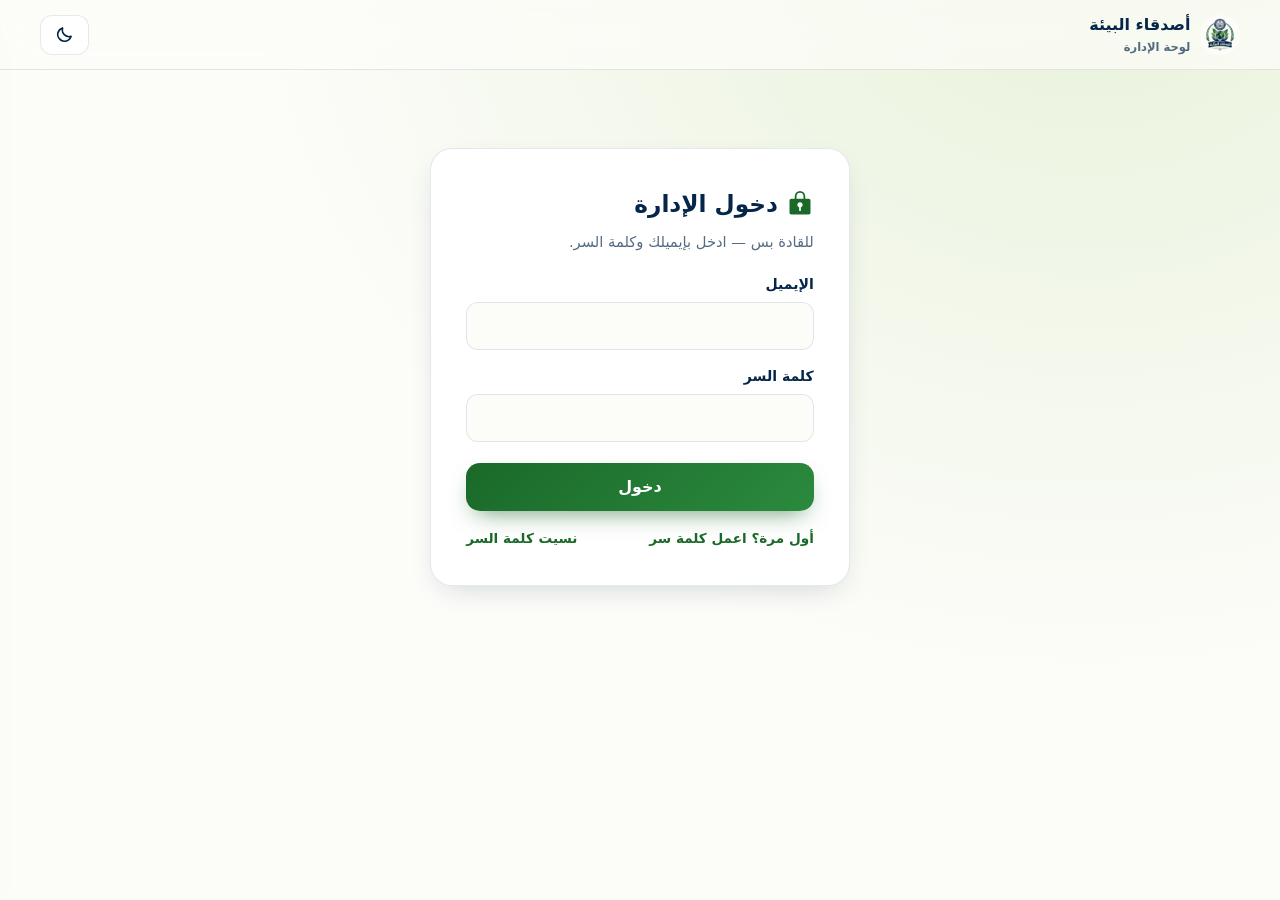
==== commit f323d2a7: "Admin hardening: TOTP 2FA (DB requires aal2), admin-only signups, strict CSP, anti-framing, footer a" ====
--- a/admin.html
+++ b/admin.html
@@ -5,15 +5,20 @@
 <meta name="viewport" content="width=device-width, initial-scale=1.0" />
 <title>لوحة الإدارة — أصدقاء البيئة</title>
 <meta name="robots" content="noindex, nofollow" />
+<meta http-equiv="Content-Security-Policy" content="default-src 'self'; script-src 'self'; style-src 'self' 'unsafe-inline' https://fonts.googleapis.com; font-src https://fonts.gstatic.com; img-src 'self' data: blob: https://svvmavxbafwlayucvcui.supabase.co; connect-src https://svvmavxbafwlayucvcui.supabase.co wss://svvmavxbafwlayucvcui.supabase.co; base-uri 'none'; form-action 'self'; object-src 'none'; manifest-src 'self'" />
+<meta name="referrer" content="no-referrer" />
 <meta name="theme-color" content="#052549" />
-<script>
-  (function(){ try{ var th = localStorage.getItem('ef-theme') || (matchMedia('(prefers-color-scheme: dark)').matches ? 'dark' : 'light'); document.documentElement.setAttribute('data-theme', th); document.documentElement.setAttribute('data-lang', 'ar'); }catch(e){} })();
-</script>
+<script src="admin-head.js"></script>
 <link rel="preconnect" href="https://fonts.googleapis.com">
 <link rel="preconnect" href="https://fonts.gstatic.com" crossorigin>
 <link href="https://fonts.googleapis.com/css2?family=Cairo:wght@400;600;700;800;900&family=Inter:wght@400;600;700;800&display=swap" rel="stylesheet">
 <link rel="stylesheet" href="styles.css" />
 <link rel="icon" type="image/png" sizes="32x32" href="assets/icons/favicon-32.png" />
+<link rel="manifest" href="admin.webmanifest" />
+<link rel="apple-touch-icon" sizes="180x180" href="assets/icons/apple-touch-icon.png" />
+<meta name="apple-mobile-web-app-capable" content="yes" />
+<meta name="mobile-web-app-capable" content="yes" />
+<meta name="apple-mobile-web-app-title" content="إدارة الفريق" />
 <style>
   body{min-height:100vh;background:radial-gradient(ellipse at 85% -10%,rgba(137,197,74,.18),transparent 55%),var(--bg);font-family:var(--font-ar)}
   .top{position:sticky;top:0;z-index:40;display:flex;align-items:center;gap:.8rem;padding:.7rem clamp(1rem,4vw,2.5rem);background:var(--glass);backdrop-filter:blur(18px);border-bottom:1px solid var(--border)}
@@ -111,6 +116,12 @@
   .lb.on{display:grid}.lb img{max-width:100%;max-height:92vh;border-radius:10px}
   .spin{width:18px;height:18px;border:2.5px solid rgba(255,255,255,.4);border-top-color:#fff;border-radius:50%;animation:sp .7s linear infinite}
   @keyframes sp{to{transform:rotate(1turn)}}
+  .steps{margin:.2rem 0 1rem;padding-inline-start:1.2rem;font-size:.9rem;line-height:1.9;color:var(--text)}
+  .qr{display:grid;place-items:center;padding:1rem;background:#fff;border-radius:16px;border:1px solid var(--border)}
+  .qr img{width:190px;height:190px}
+  .secret{margin-top:.7rem;font-size:.8rem;color:var(--muted);font-weight:700;word-break:break-all}
+  .secret code{font-family:var(--font-en);color:var(--text);background:var(--bg-alt);padding:.1rem .4rem;border-radius:6px}
+  input.code{font-family:var(--font-en);font-size:1.5rem;letter-spacing:.5em;text-align:center;font-weight:800}
   .toast{position:fixed;bottom:1.2rem;left:50%;transform:translate(-50%,150%);z-index:130;padding:.75rem 1.2rem;border-radius:14px;background:var(--navy);color:#fff;font-weight:800;font-size:.9rem;box-shadow:var(--shadow-lg);transition:transform .3s var(--ease)}
   .toast.on{transform:translate(-50%,0)}
   @media (max-width:760px){.stats{grid-template-columns:repeat(2,1fr)}.stats .st:first-child{grid-column:1/-1}.kv{grid-template-columns:1fr}.kv dt{margin-top:.3rem}.top .ib span{display:none}}
@@ -119,6 +130,7 @@
 <body>
 <header class="top">
   <a class="brand" href="index.html"><img src="assets/splash-logo.png" alt="" /><span>أصدقاء البيئة<small>لوحة الإدارة</small></span></a>
+  <button class="ib" id="inst" type="button" hidden><i class="ph-bold ph-download-simple"></i><span>ثبّتها على موبايلك</span></button>
   <button class="ib" id="theme" type="button" aria-label="الوضع الليلي"><i class="ph-bold ph-moon"></i></button>
   <button class="ib" id="out" type="button" hidden><i class="ph-bold ph-sign-out"></i><span>خروج</span></button>
 </header>
@@ -140,12 +152,35 @@
     </div>
   </section>
 
+  <!-- التحقق بخطوتين -->
+  <section class="view" id="v-mfa">
+    <div class="card login">
+      <h1><i class="ph-fill ph-shield-check"></i><span id="mt">التحقق بخطوتين</span></h1>
+      <p class="sub" id="ms"></p>
+      <div id="enroll" hidden>
+        <ol class="steps">
+          <li>نزّل تطبيق <b>Google Authenticator</b> أو <b>Microsoft Authenticator</b> على موبايلك.</li>
+          <li>امسح الكود ده بالتطبيق — أو لو فاتح من الموبايل نفسه دوس «افتح في التطبيق».</li>
+        </ol>
+        <div class="qr"><img id="qr" alt="QR code" /></div>
+        <a class="ib" id="otpl" href="#" style="width:100%;margin-top:.6rem"><i class="ph-bold ph-key"></i>افتح في التطبيق</a>
+        <p class="secret">أو اكتب المفتاح ده يدوي: <code id="sec" dir="ltr"></code></p>
+      </div>
+      <form id="mf" novalidate>
+        <label class="l" for="code">الكود اللي ظاهر في التطبيق (6 أرقام)</label>
+        <input class="in code" id="code" inputmode="numeric" autocomplete="one-time-code" maxlength="6" dir="ltr" pattern="[0-9]{6}" />
+        <button class="btn full" id="mb" type="submit"><span>تأكيد</span></button>
+      </form>
+      <div class="msg" id="mm"></div>
+    </div>
+  </section>
+
   <!-- مش أدمن -->
   <section class="view" id="v-denied">
     <div class="card login" style="text-align:center">
       <h1 style="justify-content:center"><i class="ph-fill ph-warning-circle"></i>الحساب ده مش من الإدارة</h1>
       <p class="sub" id="dn"></p>
-      <button class="btn" type="button" onclick="document.getElementById('out').click()"><i class="ph-bold ph-sign-out"></i>خروج</button>
+      <button class="btn" type="button" id="out2"><i class="ph-bold ph-sign-out"></i>خروج</button>
     </div>
   </section>
 
@@ -171,210 +206,6 @@
 <script src="vendor/supabase.js"></script>
 <script src="config.js"></script>
 <script src="icons.js"></script>
-<script>
-(() => {
-  const $ = s => document.querySelector(s), $$ = s => [...document.querySelectorAll(s)];
-  const esc = s => String(s == null ? '' : s).replace(/[&<>"']/g, c => ({ '&': '&amp;', '<': '&lt;', '>': '&gt;', '"': '&quot;', "'": '&#39;' }[c]));
-  const icon = (scope = document) => scope.querySelectorAll('i[class*="ph-"]').forEach(el => {
-    const fill = el.classList.contains('ph-fill'), name = [...el.classList].find(c => /^ph-/.test(c) && c !== 'ph-fill' && c !== 'ph-bold');
-    const body = (window.ICONS || {})[(fill ? 'fill/' : 'bold/') + (name || '').slice(3)]; if (!body) return;
-    const svg = document.createElementNS('http://www.w3.org/2000/svg', 'svg'); svg.setAttribute('viewBox', '0 0 256 256'); svg.setAttribute('fill', 'currentColor'); svg.setAttribute('aria-hidden', 'true'); svg.innerHTML = body; el.replaceWith(svg);
-  });
-  const toast = m => { const t = $('#toast'); t.textContent = m; t.classList.add('on'); clearTimeout(toast.h); toast.h = setTimeout(() => t.classList.remove('on'), 2600); };
-
-  const root = document.documentElement;
-  const themeIcon = () => { $('#theme').innerHTML = `<i class="ph-bold ph-${root.dataset.theme === 'dark' ? 'sun' : 'moon'}"></i>`; icon($('#theme')); };
-  $('#theme').onclick = () => { root.dataset.theme = root.dataset.theme === 'dark' ? 'light' : 'dark'; try { localStorage.setItem('ef-theme', root.dataset.theme); } catch (e) {} themeIcon(); };
-  themeIcon(); icon();
-
-  const C = window.CONFIG.supabase;
-  const sb = window.supabase.createClient(C.url, C.key, { auth: { persistSession: true, detectSessionInUrl: true, flowType: 'implicit' } });
-  const BACK = location.href.split('#')[0].split('?')[0];
-
-  const ST = { new: 'جديد', reviewing: 'تحت المراجعة', accepted: 'مقبول', rejected: 'مرفوض' };
-  const YEAR = { 1: 'الفرقة الأولى', 2: 'الفرقة الثانية', 3: 'الفرقة الثالثة', 4: 'الفرقة الرابعة', grad: 'خريج' };
-  const INT = { planting: 'التشجير', recycling: 'إعادة التدوير', awareness: 'التوعية والندوات', community: 'الزيارات المجتمعية', media: 'التصوير والميديا', design: 'التصميم', content: 'كتابة المحتوى', events: 'تنظيم الفعاليات' };
-  const DAY = { sat: 'السبت', sun: 'الأحد', mon: 'الإثنين', tue: 'الثلاثاء', wed: 'الأربعاء', thu: 'الخميس' };
-  const fmtDate = d => new Date(d).toLocaleString('ar-EG', { day: 'numeric', month: 'short', hour: 'numeric', minute: '2-digit' });
-
-  const show = v => { $$('.view').forEach(x => x.classList.toggle('on', x.id === 'v-' + v)); $('#out').hidden = v === 'login'; };
-
-  /* ---------- الدخول ---------- */
-  let mode = 'login';
-  const MODES = {
-    login: { t: 'دخول الإدارة', s: 'للقادة بس — ادخل بإيميلك وكلمة السر.', b: 'دخول', pass: true, pass2: false, email: true },
-    signup: { t: 'أول مرة', s: 'اعمل كلمة سر لإيميلك (لازم يكون متسجل كإدارة). هيوصلك إيميل تأكيد.', b: 'اعمل الحساب', pass: true, pass2: true, email: true },
-    reset: { t: 'نسيت كلمة السر', s: 'اكتب إيميلك وهنبعتلك لينك تعمل بيه كلمة سر جديدة.', b: 'ابعت اللينك', pass: false, pass2: false, email: true },
-    newpass: { t: 'كلمة سر جديدة', s: 'اكتب كلمة السر الجديدة (8 حروف على الأقل).', b: 'احفظ', pass: true, pass2: true, email: false }
-  };
-  const setMode = m => {
-    mode = m; const c = MODES[m];
-    $('#lt').textContent = c.t; $('#ls').textContent = c.s; $('#lb').innerHTML = `<span>${c.b}</span>`;
-    $('#f-email').hidden = !c.email; $('#f-pass').hidden = !c.pass; $('#f-pass2').hidden = !c.pass2;
-    $('#pw').autocomplete = m === 'login' ? 'current-password' : 'new-password';
-    $('#lk').innerHTML = m === 'login' ? '<button type="button" data-m="signup">أول مرة؟ اعمل كلمة سر</button><button type="button" data-m="reset">نسيت كلمة السر</button>' : m === 'newpass' ? '' : '<button type="button" data-m="login">رجوع للدخول</button>';
-    msg('');
-  };
-  const msg = (t, ok) => { const m = $('#lm'); m.textContent = t; m.className = 'msg' + (t ? ' on ' + (ok ? 'ok' : 'err') : ''); };
-  $('#lk').addEventListener('click', e => { const b = e.target.closest('[data-m]'); if (b) setMode(b.dataset.m); });
-  const ERR = m => /Invalid login/i.test(m) ? 'الإيميل أو كلمة السر غلط.' : /not confirmed/i.test(m) ? 'لسه ما أكدتش الإيميل — افتح رسالة التأكيد ودوس على اللينك.' : /already registered/i.test(m) ? 'الإيميل ده عامل حساب قبل كده — ادخل على طول أو اختار «نسيت كلمة السر».' : /rate limit|security purposes/i.test(m) ? 'استنى شوية وجرّب تاني.' : /at least|weak/i.test(m) ? 'كلمة السر ضعيفة — خليها 8 حروف أو أكتر.' : 'حصلت مشكلة: ' + m;
-
-  $('#lf').addEventListener('submit', async e => {
-    e.preventDefault();
-    const em = $('#em').value.trim().toLowerCase(), pw = $('#pw').value, pw2 = $('#pw2').value, c = MODES[mode];
-    if (c.email && !/^[^@\s]+@[^@\s]+\.[^@\s]+$/.test(em)) return msg('اكتب إيميل صحيح.');
-    if (c.pass && pw.length < 8) return msg('كلمة السر لازم تبقى 8 حروف على الأقل.');
-    if (c.pass2 && pw !== pw2) return msg('كلمتين السر مش زي بعض.');
-    const b = $('#lb'); b.disabled = true; b.innerHTML = '<span class="spin"></span>';
-    try {
-      if (mode === 'login') { const { error } = await sb.auth.signInWithPassword({ email: em, password: pw }); if (error) throw error; msg(''); $('#pw').value = ''; await boot(); }
-      else if (mode === 'signup') {
-        const { data, error } = await sb.auth.signUp({ email: em, password: pw, options: { emailRedirectTo: BACK } }); if (error) throw error;
-        if (!data.session) { setMode('login'); $('#em').value = em; msg('تمام! بعتنالك إيميل تأكيد على ' + em + ' — افتحه ودوس على اللينك، وبعدها ادخل من هنا.', true); }
-      } else if (mode === 'reset') {
-        const { error } = await sb.auth.resetPasswordForEmail(em, { redirectTo: BACK }); if (error) throw error;
-        msg('لو الإيميل ده عنده حساب، هيوصله لينك دلوقتي. افتحه من نفس الجهاز.', true);
-      } else if (mode === 'newpass') {
-        const { error } = await sb.auth.updateUser({ password: pw }); if (error) throw error;
-        toast('اتحفظت كلمة السر الجديدة'); history.replaceState(null, '', BACK); await boot();
-      }
-    } catch (err) { msg(ERR(err.message || '')); }
-    b.disabled = false; if (mode !== 'newpass' || $('#v-login').classList.contains('on')) b.innerHTML = `<span>${MODES[mode].b}</span>`;
-  });
-  $('#out').onclick = async () => { await sb.auth.signOut(); rows = []; closeDr(); setMode('login'); show('login'); };
-
-  /* ---------- البيانات ---------- */
-  let rows = [], filter = 'all', me = '', thumbs = {};
-  const load = async () => {
-    $('#list').innerHTML = '<div class="empty">جارٍ التحميل…</div>';
-    const { data, error } = await sb.from('applications').select('*').order('created_at', { ascending: false });
-    if (error) { $('#list').innerHTML = `<div class="empty">مقدرناش نجيب الطلبات: ${esc(error.message)}</div>`; return; }
-    rows = data || [];
-    const paths = rows.map(r => r.photo_path).filter(p => p && !thumbs[p]);
-    if (paths.length) { const { data: s } = await sb.storage.from('applications').createSignedUrls(paths, 3600); (s || []).forEach(x => { if (x.signedUrl) thumbs[x.path] = x.signedUrl; }); }
-    render();
-  };
-  const initials = n => (n || '؟').trim().split(/\s+/).slice(0, 2).map(w => w[0]).join(' ');
-  const av = r => r.photo_path && thumbs[r.photo_path] ? `<span class="av" style="background-image:url('${thumbs[r.photo_path]}')"></span>` : `<span class="av">${esc(initials(r.full_name))}</span>`;
-  const match = r => { const q = $('#q').value.trim().toLowerCase(); return !q || [r.full_name, r.phone, r.email, r.faculty, r.university, r.department, r.ref].some(x => (x || '').toLowerCase().includes(q)); };
-  const render = () => {
-    const cnt = { all: rows.length, new: 0, reviewing: 0, accepted: 0, rejected: 0 }; rows.forEach(r => cnt[r.status]++);
-    $('#stats').innerHTML = [['all', 'كل الطلبات'], ...Object.entries(ST)].map(([k, l]) => `<button class="st" type="button" data-s="${k}" aria-pressed="${filter === k}"><b>${cnt[k] || 0}</b><span>${l}</span></button>`).join('');
-    const list = rows.filter(r => (filter === 'all' || r.status === filter) && match(r));
-    $('#list').innerHTML = list.length ? list.map(r => `<button class="app" type="button" data-id="${r.id}">${av(r)}<span class="t"><b>${esc(r.full_name)}</b><small>${esc(r.faculty || '')} · ${esc(YEAR[r.year] || '')}</small><small dir="ltr" style="text-align:end">${esc(r.ref)} · ${fmtDate(r.created_at)}</small><span class="badge b-${r.status}">${ST[r.status]}</span></span></button>`).join('')
-      : `<div class="empty" style="grid-column:1/-1"><i class="ph-bold ph-tray"></i>${rows.length ? 'مفيش طلبات بالشكل ده' : 'لسه مفيش طلبات — أول ما حد يقدّم هيظهر هنا'}</div>`;
-    icon($('#list'));
-  };
-  $('#stats').addEventListener('click', e => { const b = e.target.closest('.st'); if (b) { filter = b.dataset.s; render(); } });
-  $('#q').addEventListener('input', render);
-  $('#reload').onclick = () => load();
-  $('#list').addEventListener('click', e => { const b = e.target.closest('.app'); if (b) openDr(+b.dataset.id); });
-
-  /* ---------- تفاصيل الطلب ---------- */
-  let cur = null;
-  const closeDr = () => { $('#dr').classList.remove('on'); $('#ov').classList.remove('on'); $('#dr').setAttribute('aria-hidden', 'true'); cur = null; };
-  $('#ov').onclick = closeDr; document.addEventListener('keydown', e => { if (e.key === 'Escape') { if ($('#lbx').classList.contains('on')) $('#lbx').classList.remove('on'); else closeDr(); } });
-  $('#lbx').onclick = () => $('#lbx').classList.remove('on');
-  const kv = pairs => `<dl class="kv">${pairs.filter(([, v]) => v !== '' && v != null).map(([k, v]) => `<dt>${k}</dt><dd>${v}</dd>`).join('')}</dl>`;
-  const wa = p => 'https://wa.me/2' + p;
-
-  const openDr = async id => {
-    const r = rows.find(x => x.id === id); if (!r) return; cur = r;
-    const files = [['photo_path', 'الصورة الشخصية'], ['id_front_path', 'البطاقة — وش'], ['id_back_path', 'البطاقة — ضهر']];
-    const have = files.map(([k]) => r[k]).filter(Boolean); let urls = {};
-    if (have.length) { const { data } = await sb.storage.from('applications').createSignedUrls(have, 900); (data || []).forEach(x => { if (x.signedUrl) urls[x.path] = x.signedUrl; }); }
-    const fb = r.facebook ? (/^https?:\/\//.test(r.facebook) ? r.facebook : 'https://' + r.facebook) : '';
-    $('#dr').innerHTML = `
-      <div class="dr-h">${av(r)}<h2>${esc(r.full_name)}<small>${esc(r.ref)} · ${fmtDate(r.created_at)}</small></h2><button class="ib" type="button" id="x" aria-label="إغلاق"><i class="ph-bold ph-x"></i></button></div>
-      <div class="dr-b">
-        <div class="sec"><h3><i class="ph-bold ph-seal-check"></i>حالة الطلب</h3>
-          <div class="acts">${Object.entries(ST).map(([k, l]) => `<button class="sb" type="button" data-s="${k}" aria-pressed="${r.status === k}">${l}</button>`).join('')}</div>
-          <div class="confirm" id="cf">الرفض هيمسح الصورة الشخصية وصور البطاقة نهائيًا (عشان خصوصية المتقدم)، وبيانات الطلب نفسها هتفضل. متأكد؟
-            <div class="row"><button class="btn red" type="button" id="cfy">أيوه، ارفض وامسح الصور</button><button class="ib" type="button" id="cfn">لأ</button></div></div>
-          ${r.reviewed_by ? `<p style="margin-top:.6rem;font-size:.78rem;color:var(--muted);font-weight:700">آخر تعديل: ${esc(r.reviewed_by)} · ${fmtDate(r.reviewed_at)}</p>` : ''}
-          <div class="quick">
-            <a class="ib" href="${wa(r.phone)}" target="_blank" rel="noopener"><i class="ph-bold ph-whatsapp-logo"></i>واتساب</a>
-            <a class="ib" href="tel:${esc(r.phone)}"><i class="ph-bold ph-phone"></i>اتصال</a>
-            <a class="ib" href="mailto:${esc(r.email)}"><i class="ph-bold ph-envelope-simple"></i>إيميل</a>
-            ${fb ? `<a class="ib" href="${esc(fb)}" target="_blank" rel="noopener"><i class="ph-bold ph-facebook-logo"></i>فيسبوك</a>` : ''}
-            ${r.status === 'accepted' && r.photo_path ? `<button class="ib" type="button" id="dl"><i class="ph-bold ph-download-simple"></i>صورة لصفحة الفريق</button>` : ''}
-          </div>
-        </div>
-        <div class="sec"><h3><i class="ph-bold ph-identification-card"></i>الصور</h3>
-          <div class="pics">${files.map(([k, l]) => r[k] && urls[r[k]] ? `<div class="pic" data-u="${urls[r[k]]}" style="background-image:url('${urls[r[k]]}')"><span>${l}</span></div>` : `<div class="pic gone">${l}<br>${r.status === 'rejected' ? 'اتمسحت' : 'مش موجودة'}</div>`).join('')}</div>
-        </div>
-        <div class="sec"><h3><i class="ph-bold ph-user"></i>البيانات</h3>${kv([
-          ['الموبايل', `<span dir="ltr">${esc(r.phone)}</span>`], ['الإيميل', `<span dir="ltr">${esc(r.email)}</span>`],
-          ['الجامعة', esc(r.university)], ['الكلية', esc(r.faculty)], ['الفرقة', esc(YEAR[r.year] || r.year)], ['الشعبة / القسم', esc(r.department)],
-          ['مقاس التيشيرت', esc(r.tshirt_size || '')]])}</div>
-        <div class="sec"><h3><i class="ph-bold ph-leaf"></i>الاهتمامات والوقت</h3>${kv([
-          ['الاهتمامات', `<span class="chips">${(r.interests || []).map(x => `<span>${esc(INT[x] || x)}</span>`).join('')}</span>`],
-          ['ساعات في الأسبوع', `<span dir="ltr">${esc(r.hours_per_week)}</span>`], ['الأيام المناسبة', esc((r.days || []).map(d => DAY[d] || d).join('، '))],
-          ['المهارات', esc(r.skills || '')], ['تطوع قبل كده', esc(r.prior_volunteering || '')]])}</div>
-        <div class="sec"><h3><i class="ph-bold ph-lightbulb"></i>الدافع والأفكار</h3>${kv([
-          ['ليه عايز ينضم', esc(r.motivation)], ['فكرة مبادرة', esc(r.idea || '')], ['عرف عننا منين', esc(r.heard_from || '')],
-          ['موافق على التصوير', r.agree_photos ? 'أيوه' : 'لأ']])}</div>
-        <div class="sec"><h3><i class="ph-bold ph-note-pencil"></i>ملاحظات الإدارة</h3>
-          <textarea class="in" id="nt" maxlength="1000" placeholder="مثلاً: اتكلمنا معاه، ميعاد المقابلة…">${esc(r.notes || '')}</textarea>
-          <button class="btn" type="button" id="ns" style="margin-top:.6rem;height:42px">احفظ الملاحظة</button></div>
-      </div>`;
-    icon($('#dr'));
-    $('#dr').classList.add('on'); $('#ov').classList.add('on'); $('#dr').setAttribute('aria-hidden', 'false'); $('#dr').scrollTop = 0;
-    $('#x').onclick = closeDr;
-    $$('#dr .pic[data-u]').forEach(p => p.onclick = () => { $('#lbx img').src = p.dataset.u; $('#lbx').classList.add('on'); });
-    $$('#dr .sb').forEach(b => b.onclick = () => b.dataset.s === 'rejected' && r.status !== 'rejected' ? $('#cf').classList.add('on') : setStatus(r, b.dataset.s));
-    $('#cfn').onclick = () => $('#cf').classList.remove('on');
-    $('#cfy').onclick = () => setStatus(r, 'rejected');
-    $('#ns').onclick = () => save(r, { notes: $('#nt').value.trim() || null }, 'اتحفظت الملاحظة');
-    if ($('#dl')) $('#dl').onclick = async () => {
-      const { data, error } = await sb.storage.from('applications').download(r.photo_path); if (error) return toast('مقدرناش ننزل الصورة');
-      const a = document.createElement('a'); a.href = URL.createObjectURL(data); a.download = r.full_name.trim().split(/\s+/).slice(0, 2).join(' ') + '.jpg'; a.click(); setTimeout(() => URL.revokeObjectURL(a.href), 4000);
-      toast('نزّلناها باسمه — ارفعها في فولدر Team Member');
-    };
-  };
-
-  const save = async (r, patch, okMsg) => {
-    patch.reviewed_by = me; patch.reviewed_at = new Date().toISOString();
-    const { data, error } = await sb.from('applications').update(patch).eq('id', r.id).select().single();
-    if (error) { toast('ما اتحفظش: ' + error.message); return false; }
-    Object.assign(r, data); render(); toast(okMsg); return true;
-  };
-  const setStatus = async (r, s) => {
-    if (s === r.status) return;
-    const patch = { status: s };
-    if (s === 'rejected') {
-      const paths = [r.photo_path, r.id_front_path, r.id_back_path].filter(Boolean);
-      if (paths.length) { const { error } = await sb.storage.from('applications').remove(paths); if (error) return toast('مقدرناش نمسح الصور: ' + error.message); }
-      Object.assign(patch, { photo_path: null, id_front_path: null, id_back_path: null });
-    }
-    if (await save(r, patch, 'الحالة دلوقتي: ' + ST[s])) openDr(r.id);
-  };
-
-  /* ---------- تصدير ---------- */
-  $('#csv').onclick = () => {
-    const cols = [['ref', 'رقم الطلب'], ['created_at', 'التاريخ'], ['status', 'الحالة'], ['full_name', 'الاسم'], ['phone', 'الموبايل'], ['email', 'الإيميل'], ['university', 'الجامعة'], ['faculty', 'الكلية'], ['year', 'الفرقة'], ['department', 'القسم'], ['interests', 'الاهتمامات'], ['hours_per_week', 'ساعات/أسبوع'], ['days', 'الأيام'], ['tshirt_size', 'التيشيرت'], ['facebook', 'فيسبوك'], ['skills', 'المهارات'], ['prior_volunteering', 'تطوع سابق'], ['motivation', 'الدافع'], ['idea', 'فكرة'], ['heard_from', 'عرف منين'], ['notes', 'ملاحظات']];
-    const val = (r, k) => k === 'status' ? ST[r[k]] : k === 'year' ? (YEAR[r[k]] || r[k]) : k === 'interests' ? (r[k] || []).map(x => INT[x] || x).join('، ') : k === 'days' ? (r[k] || []).map(x => DAY[x] || x).join('، ') : k === 'created_at' ? new Date(r[k]).toLocaleString('en-GB') : (r[k] ?? '');
-    const q = v => { v = String(v); if (/^[=+\-@]/.test(v)) v = "'" + v; return '"' + v.replace(/"/g, '""') + '"'; };
-    const list = rows.filter(r => (filter === 'all' || r.status === filter) && match(r));
-    const csv = '﻿' + [cols.map(c => q(c[1])).join(','), ...list.map(r => cols.map(([k]) => q(val(r, k))).join(','))].join('\r\n');
-    const a = document.createElement('a'); a.href = URL.createObjectURL(new Blob([csv], { type: 'text/csv;charset=utf-8' })); a.download = `طلبات-التطوع-${new Date().toISOString().slice(0, 10)}.csv`; a.click();
-  };
-
-  /* ---------- التشغيل ---------- */
-  const boot = async () => {
-    const { data: { session } } = await sb.auth.getSession();
-    if (!session) { show('login'); return; }
-    me = session.user.email;
-    const { data: ok } = await sb.rpc('is_admin');
-    if (!ok) { $('#dn').textContent = `انت داخل بـ ${me}، والإيميل ده مش متسجل في الإدارة.`; show('denied'); return; }
-    $('#who').textContent = 'داخل بـ ' + me; show('dash'); load();
-  };
-  let recovering = /type=recovery/.test(location.hash);
-  sb.auth.onAuthStateChange((ev) => { if (ev === 'PASSWORD_RECOVERY') { recovering = true; setMode('newpass'); show('login'); } });
-  setMode('login');
-  if (/error_description=/.test(location.hash)) { const p = new URLSearchParams(location.hash.slice(1)); show('login'); msg(/expired/i.test(p.get('error_description') || '') ? 'اللينك ده خلص — اطلب لينك جديد.' : 'اللينك مش شغال: ' + p.get('error_description')); history.replaceState(null, '', BACK); }
-  else setTimeout(() => { if (recovering) { setMode('newpass'); show('login'); } else { if (/access_token=/.test(location.hash)) history.replaceState(null, '', BACK); boot(); } }, 150);
-})();
-</script>
+<script src="admin.js"></script>
 </body>
 </html>
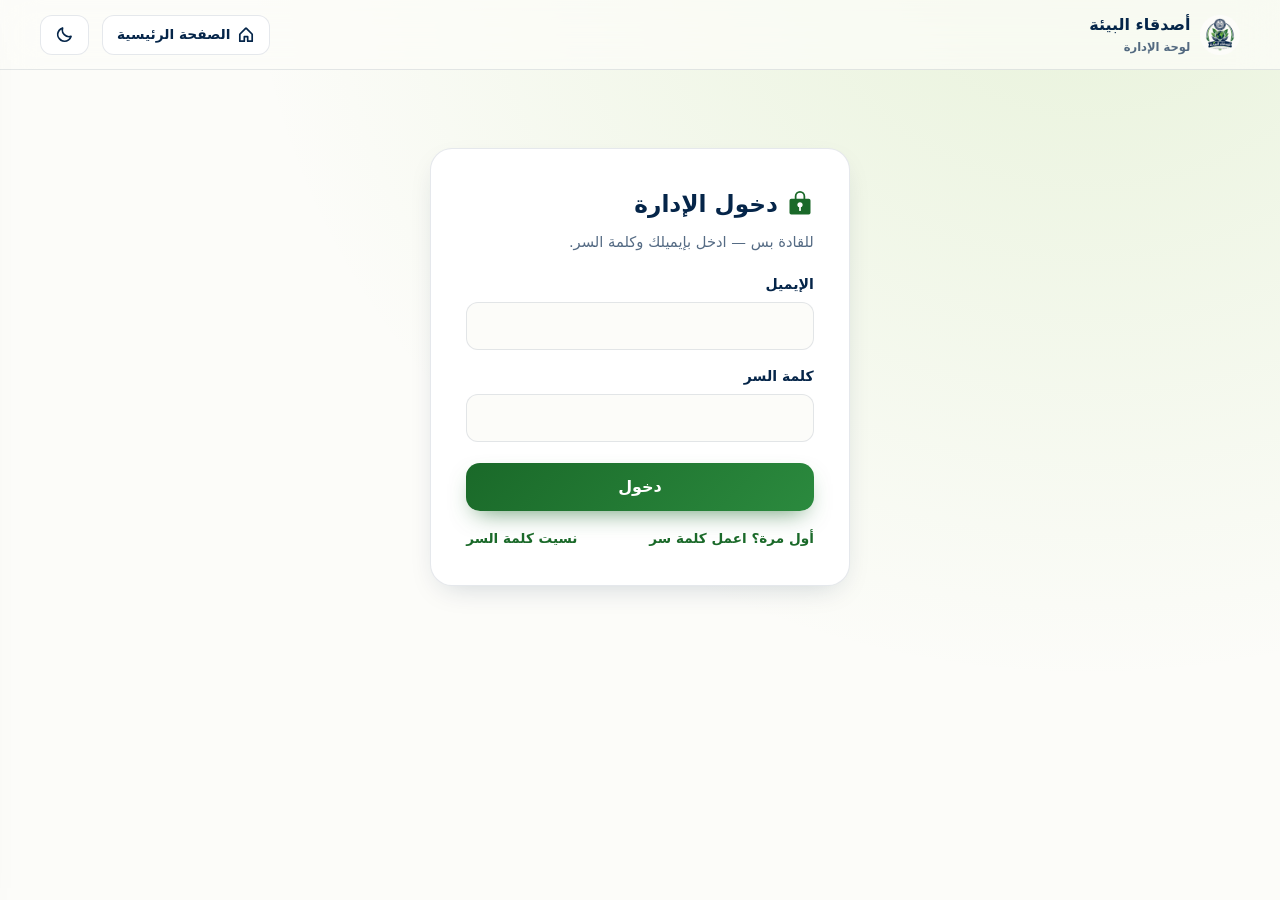
==== commit 0820e8ad: "Dashboard button in navbar and mobile menu; back-to-home button in admin Co-Authored-By: Claude Opus" ====
--- a/admin.html
+++ b/admin.html
@@ -130,6 +130,7 @@
 <body>
 <header class="top">
   <a class="brand" href="index.html"><img src="assets/splash-logo.png" alt="" /><span>أصدقاء البيئة<small>لوحة الإدارة</small></span></a>
+  <a class="ib home" href="index.html"><i class="ph-bold ph-house"></i><span>الصفحة الرئيسية</span></a>
   <button class="ib" id="inst" type="button" hidden><i class="ph-bold ph-download-simple"></i><span>ثبّتها على موبايلك</span></button>
   <button class="ib" id="theme" type="button" aria-label="الوضع الليلي"><i class="ph-bold ph-moon"></i></button>
   <button class="ib" id="out" type="button" hidden><i class="ph-bold ph-sign-out"></i><span>خروج</span></button>
